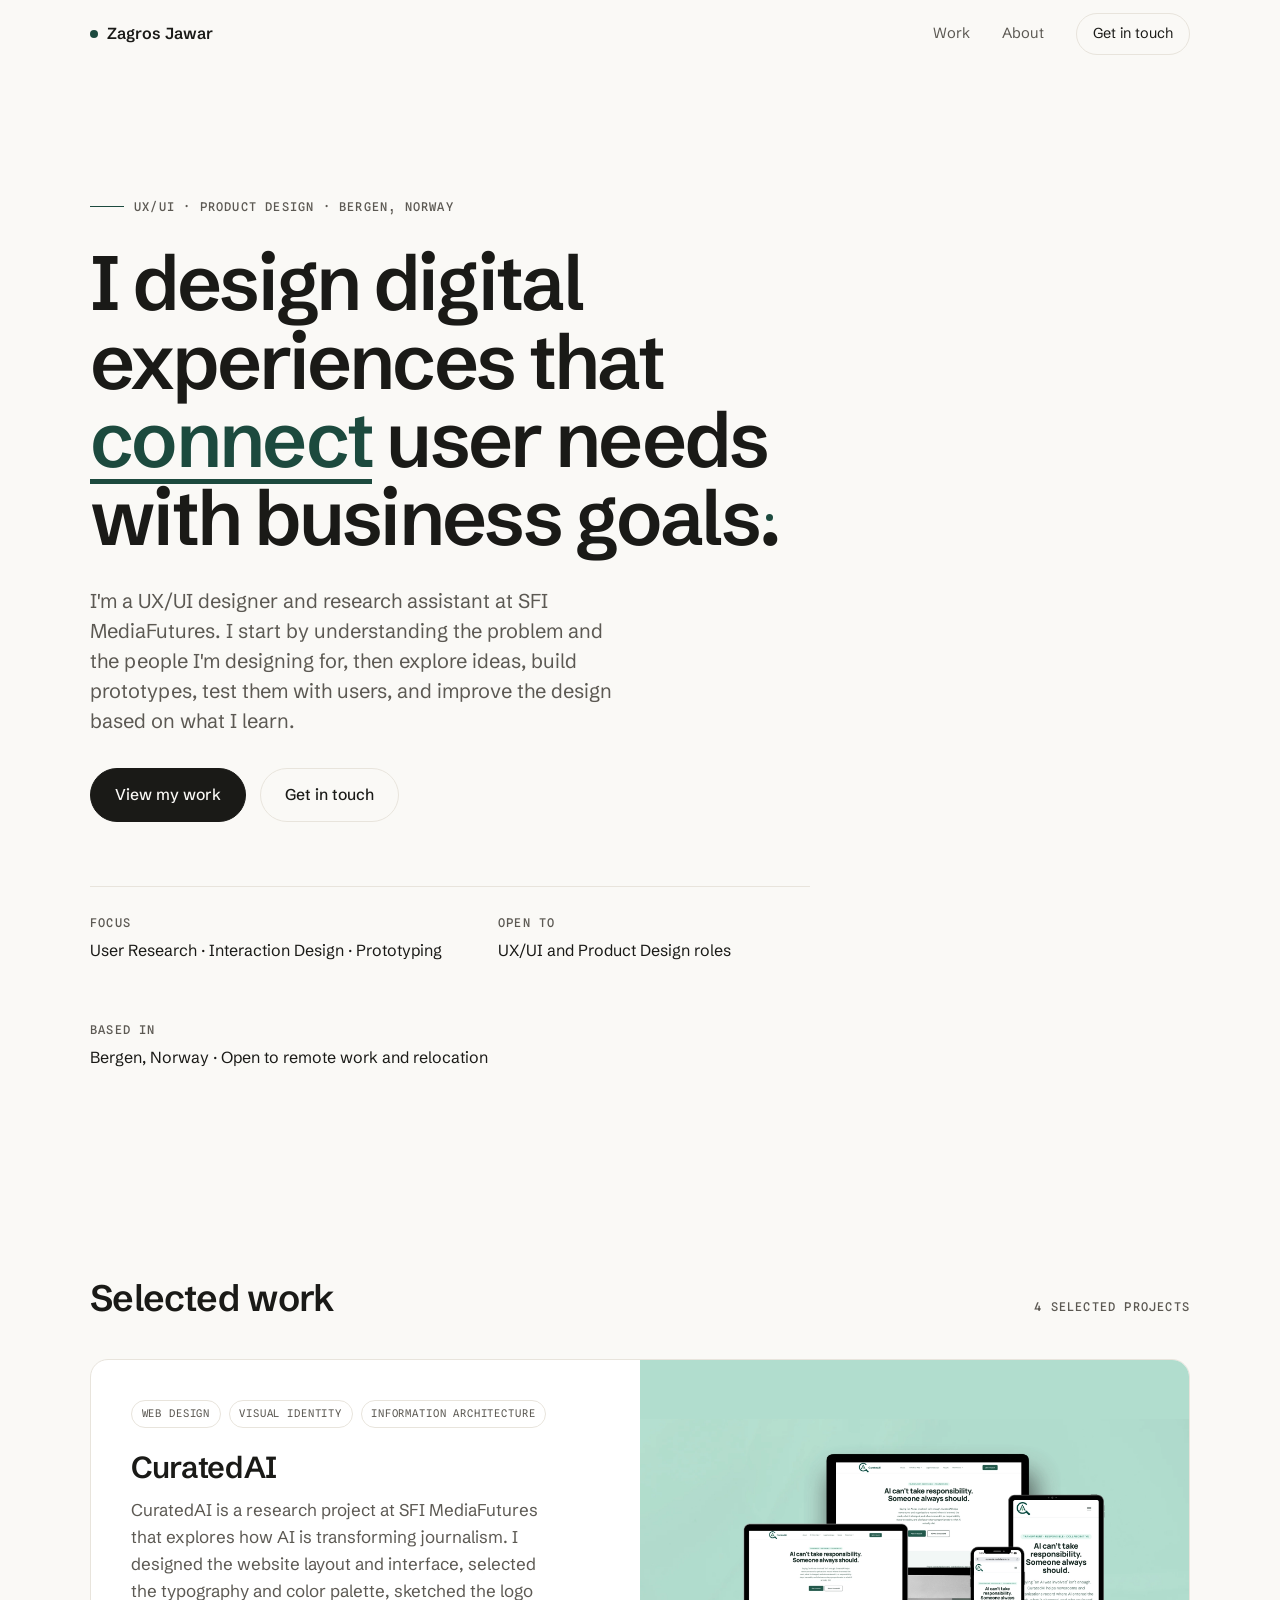
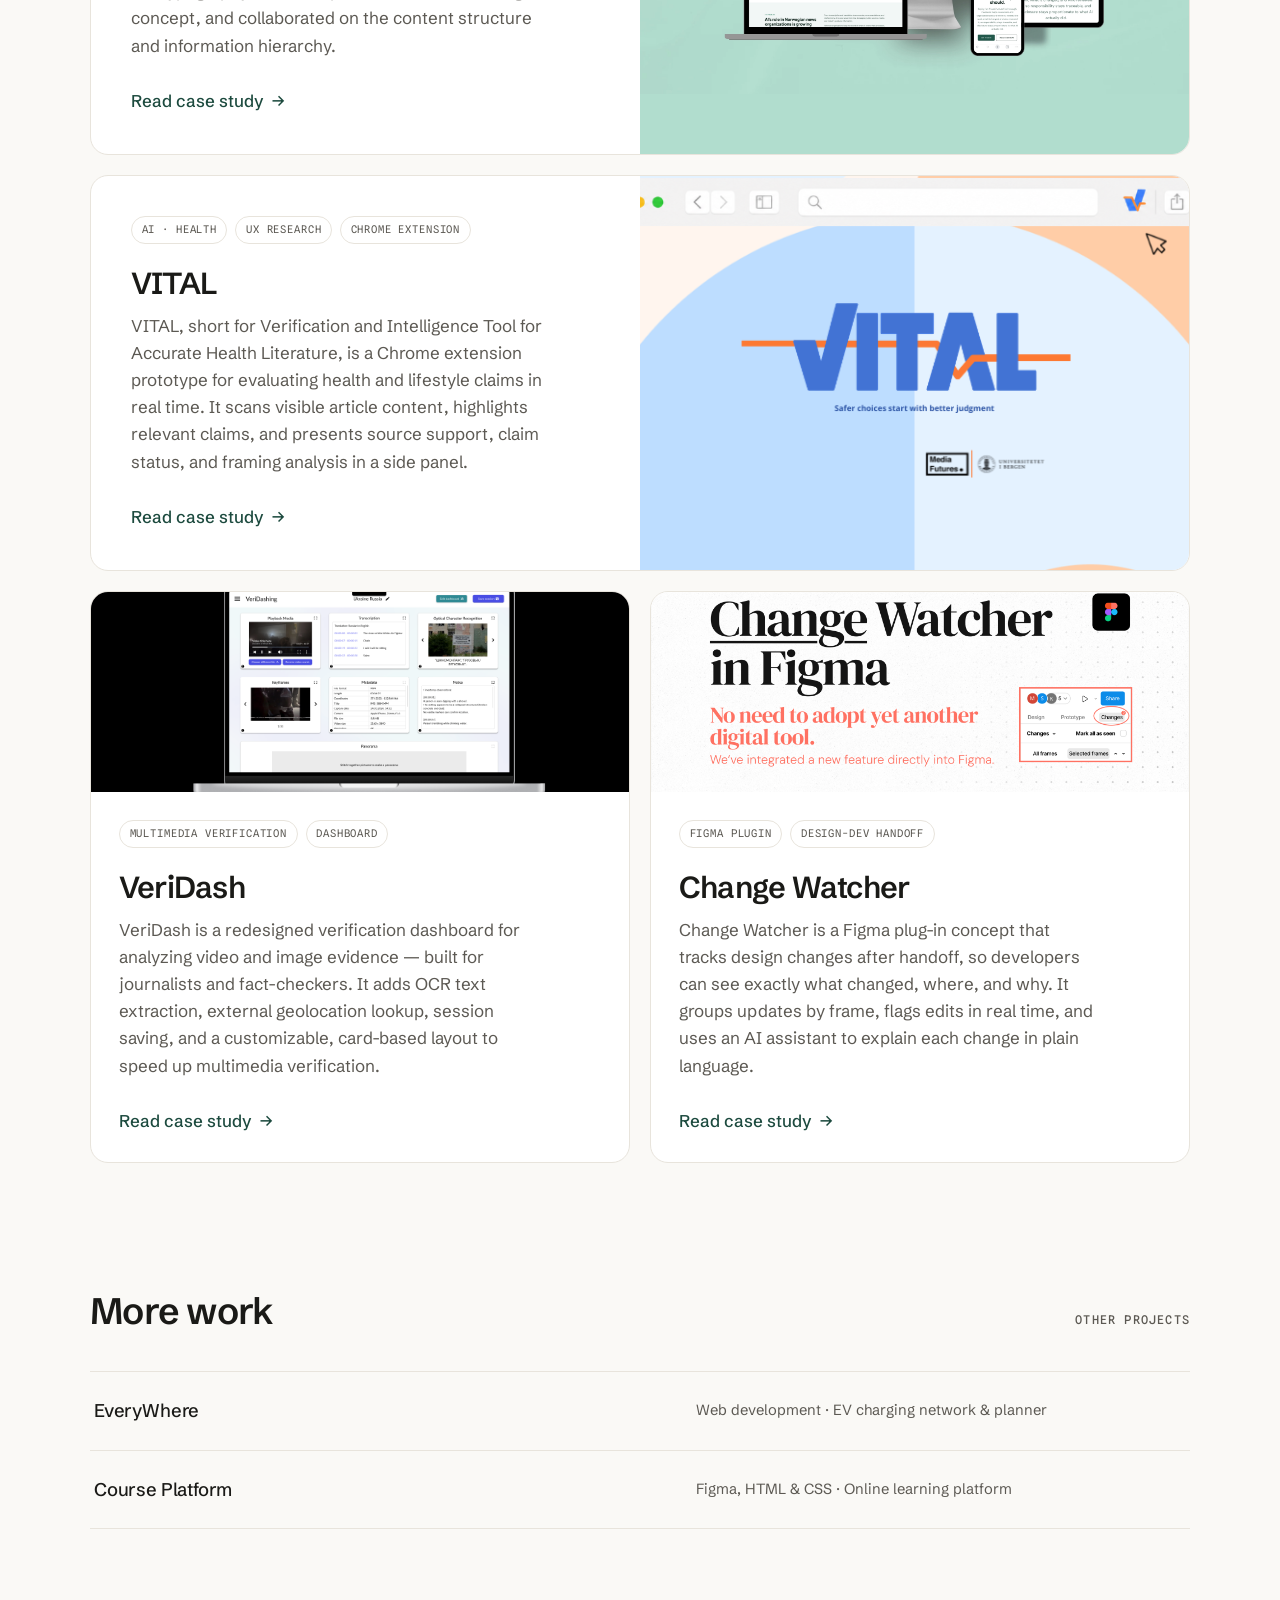
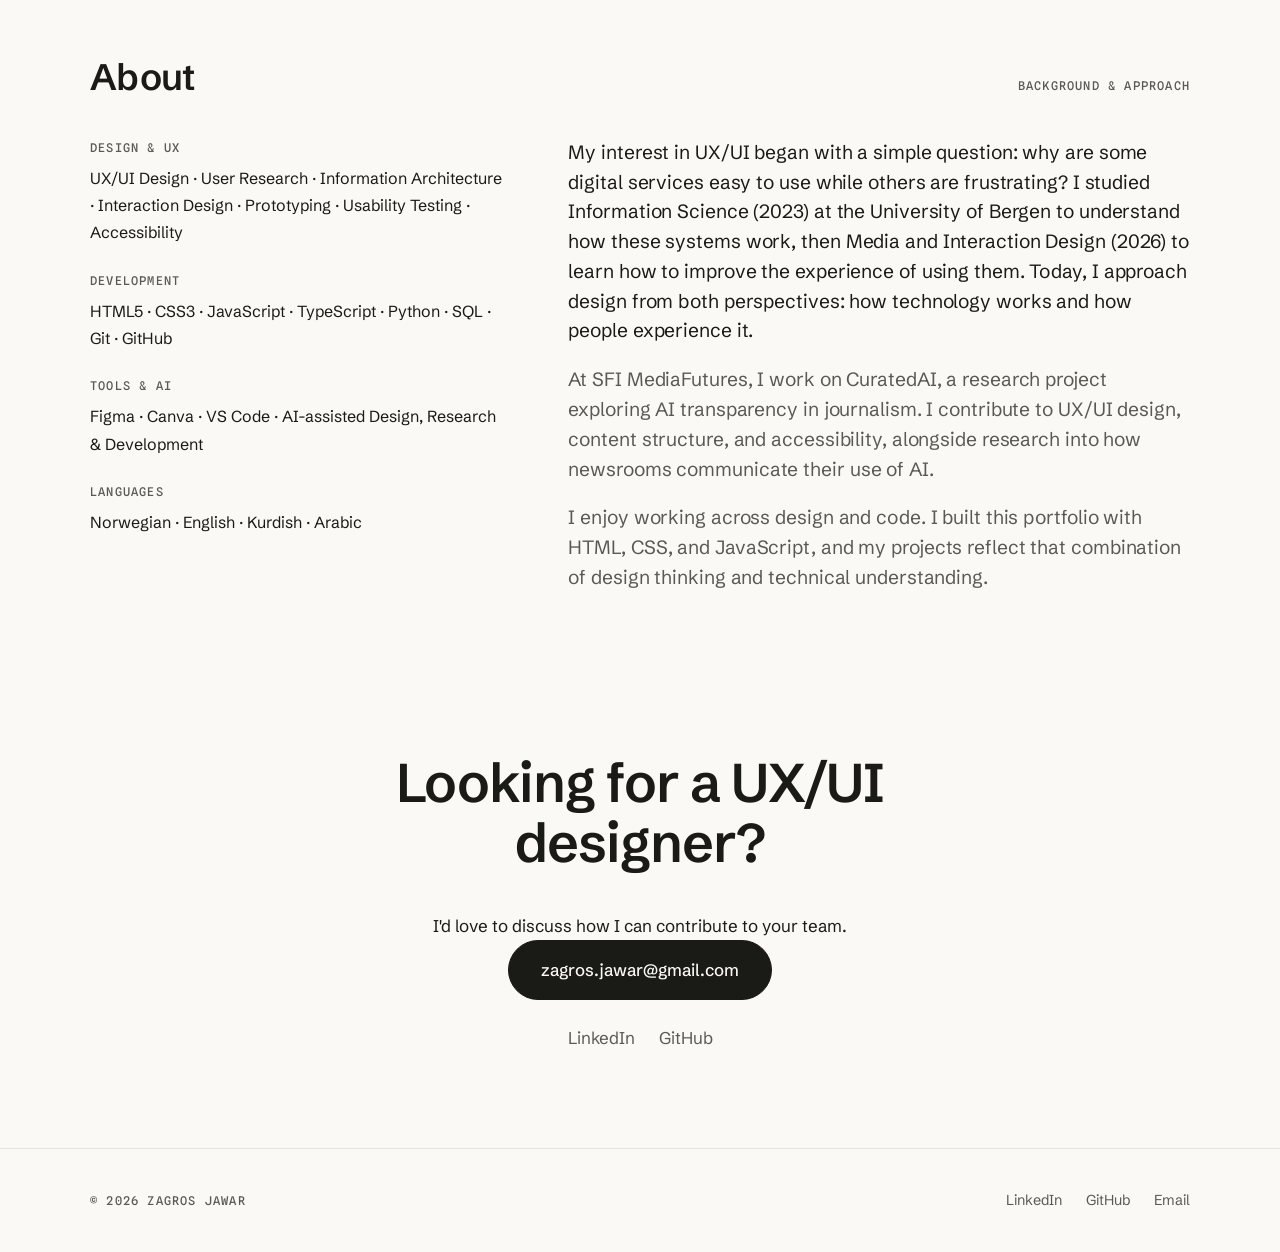
==== index.html @ 6187bb29 "Separate contact headline from supporting text" ====
<!doctype html>
<html lang="en">
<head>
<meta charset="utf-8" />
<meta name="viewport" content="width=device-width, initial-scale=1" />
<title>Zagros Jawar — UX/UI Designer &amp; Research Assistant</title>
<meta name="description" content="Zagros Jawar — UX/UI designer and research assistant in Bergen, Norway. Work spanning AI transparency, user research, and interaction design." />
<meta property="og:title" content="Zagros Jawar | UX/UI Designer & Developer">
<meta property="og:description" content="UX/UI designer and research assistant at SFI MediaFutures. I combine user research, interface design, and prototyping to make complex technology clear and useful."><meta property="og:image" content="https://zagrosjawar.com/assets/img/og-preview.png">
<meta property="og:url" content="https://zagrosjawar.com">

<link rel="preconnect" href="https://fonts.googleapis.com">
<link rel="preconnect" href="https://fonts.gstatic.com" crossorigin>
<link href="https://fonts.googleapis.com/css2?family=Schibsted+Grotesk:wght@400;500;600;700&family=Spline+Sans+Mono:wght@500&display=swap" rel="stylesheet">

<link rel="stylesheet" href="assets/css/tokens.css">
<link rel="stylesheet" href="assets/css/nav.css">
<link rel="stylesheet" href="assets/css/hero.css">
<link rel="stylesheet" href="assets/css/work.css">
<link rel="stylesheet" href="assets/css/more-work.css">
<link rel="stylesheet" href="assets/css/about.css">
<link rel="stylesheet" href="assets/css/contact.css">
</head>
<body>

<!-- ============================================================
     NAV
     ============================================================ -->
<nav class="nav" id="site-nav">
  <div class="nav-inner">
    <a href="#home" class="brand">
      <span class="brand-dot"></span>
      Zagros Jawar
    </a>

    <div class="nav-links">
      <a href="#work" class="nav-link">Work</a>
      <a href="#about" class="nav-link">About</a>
      <a href="#contact" class="nav-cta">Get in touch</a>
    </div>

    <button class="nav-menu-btn" id="nav-menu-btn">MENU</button>
  </div>

  <div class="nav-mobile-panel">
    <a href="#work" class="h3">Work</a>
    <a href="#about" class="h3">About</a>
    <a href="#contact" class="btn btn-ghost" style="width:fit-content;">Get in touch</a>
  </div>
</nav>

<!-- ============================================================
     HERO
     ============================================================ -->
<section class="hero" id="home">
  <div class="particle-field" id="hero-field"></div>

  <div class="wrap">
    <div class="hero-container">

      <div class="hero-eyebrow">
        <span class="line"></span>
        <span class="mono-label">UX/UI · PRODUCT DESIGN · BERGEN, NORWAY</span>
      </div>

     <h1 class="h1 hero-h1" id="hero-h1">
       I design digital experiences that
       <span class="mark">connect<span class="underline"></span></span>
       user needs with business goals<span class="period" id="hero-period">.</span>
     </h1>

      <p class="body-large hero-sub">
          I'm a UX/UI designer and research assistant at SFI MediaFutures. I start by understanding the problem and the people I'm designing for, then explore ideas, build prototypes, test them with users, and improve the design based on what I learn.
      </p>
      <div class="hero-actions">
        <a href="#work" class="btn btn-primary">View my work</a>
        <a href="#contact" class="btn btn-ghost">Get in touch</a>
      </div>

      <div class="hero-meta">
        <div class="hero-meta-item">
          <span class="mono-label">FOCUS</span>
          <span class="v">User Research · Interaction Design · Prototyping</span>
        </div>
        <div class="hero-meta-item">
          <span class="mono-label">OPEN TO</span>
          <span class="v"><a href="https://www4.uib.no/finn-ansatte/zagros-jawar.jawar">UX/UI and Product Design roles</a></span>
        </div>
        <div class="hero-meta-item">
          <span class="mono-label">BASED IN</span>
          <span class="v">Bergen, Norway · Open to remote work and relocation</span>
        </div>
      </div>

    </div>
  </div>
</section>

<!-- ============================================================
     WORK
     ============================================================ -->
<section class="section" id="work">
  <div class="wrap">

    <div class="sec-head">
      <h2 class="h2">Selected work</h2>
      <span class="mono-label">4 SELECTED PROJECTS</span>
    </div>

    <div class="work-grid">
      <a href="work/curatedai.html" class="case-card case-featured">
        <div class="case-body">
          <div class="case-tags">
            <span class="tag">Web Design</span>
            <span class="tag">Visual Identity</span>
            <span class="tag">Information Architecture</span>
          </div>
          <h3 class="h3 case-title">CuratedAI</h3>
          <p class="case-desc">
            CuratedAI is a research project at SFI MediaFutures that explores how AI is transforming journalism. I designed the website layout and interface, selected the typography and color palette, sketched the logo concept, and collaborated on the content structure and information hierarchy.
          </p>
          <span class="case-link">Read case study <span class="arrow">→</span></span>
        </div>
        <div class="case-visual" id="curatedai-visual" role="img" aria-label="CuratedAI website homepage"></div>
      </a>
      <a href="work/vital.html" class="case-card case-featured">
        <div class="case-body">
          <div class="case-tags">
            <span class="tag">AI · Health</span>
            <span class="tag">UX Research</span>
            <span class="tag">Chrome Extension</span>
          </div>
          <h3 class="h3 case-title">VITAL</h3>
          <p class="case-desc">
            VITAL, short for Verification and Intelligence Tool for Accurate Health Literature, is a Chrome extension prototype for evaluating health and lifestyle claims in real time. It scans visible article content, highlights relevant claims, and presents source support, claim status, and framing analysis in a side panel.
          </p>
          <span class="case-link">Read case study <span class="arrow">→</span></span>
        </div>
        <div class="case-visual" id="vital-visual"></div>
      </a>
    </div>

    <div class="work-grid-2">
      <a href="work/veridash.html" class="case-card case-sm">
        <div class="case-visual sm" id="veridash-visual"></div>
        <div class="case-body">
          <div class="case-tags">
            <span class="tag">Multimedia Verification</span>
            <span class="tag">Dashboard</span>
          </div>
          <h3 class="h3 case-title">VeriDash</h3>
          <p class="case-desc">
            VeriDash is a redesigned verification dashboard for analyzing video and image evidence — built for journalists and fact-checkers. It adds OCR text extraction, external geolocation lookup, session saving, and a customizable, card-based layout to speed up multimedia verification.
          </p>
          <span class="case-link">Read case study <span class="arrow">→</span></span>
        </div>
      </a>

      <a href="work/change-watcher.html" class="case-card case-sm">
        <div class="case-visual sm" id="changewatcher-visual"></div>
        <div class="case-body">
          <div class="case-tags">
            <span class="tag">Figma Plugin</span>
            <span class="tag">Design-Dev Handoff</span>
          </div>
          <h3 class="h3 case-title">Change Watcher</h3>
          <p class="case-desc">
            Change Watcher is a Figma plug-in concept that tracks design changes after handoff, so developers can see exactly what changed, where, and why. It groups updates by frame, flags edits in real time, and uses an AI assistant to explain each change in plain language.
          </p>
          <span class="case-link">Read case study <span class="arrow">→</span></span>
        </div>
      </a>
    </div>

  </div>
</section>

<!-- ============================================================
     MORE WORK
     ============================================================ -->
<section class="section">
  <div class="wrap">

    <div class="sec-head">
      <h2 class="h2">More work</h2>
      <span class="mono-label">OTHER PROJECTS</span>
    </div>

    <div class="index-list">
      <a href="work/everywhere.html" class="index-row">
        <span class="it">EveryWhere</span>
        <span class="id">Web development · EV charging network &amp; planner</span>
        <span class="ia">View →</span>
      </a>
      <a href="work/course-platform.html" class="index-row">
        <span class="it">Course Platform</span>
        <span class="id">Figma, HTML &amp; CSS · Online learning platform</span>
        <span class="ia">View →</span>
      </a>
    </div>

  </div>
</section>

<!-- ============================================================
     ABOUT
     ============================================================ -->
<section class="section" id="about">
  <div class="wrap">

    <div class="sec-head">
      <h2 class="h2">About</h2>
      <span class="mono-label">BACKGROUND &amp; APPROACH</span>
    </div>

    <div class="about-body">


     <div class="about-skills">
       <div class="skill-group">
         <span class="mono-label">DESIGN & UX</span>
         <p>UX/UI Design · User Research · Information Architecture · Interaction Design · Prototyping · Usability Testing · Accessibility</p>
       </div>
     
       <div class="skill-group">
         <span class="mono-label">DEVELOPMENT</span>
         <p>HTML5 · CSS3 · JavaScript · TypeScript · Python · SQL · Git · GitHub</p>
       </div>
     
       <div class="skill-group">
         <span class="mono-label">TOOLS & AI</span>
         <p>Figma · Canva · VS Code · AI-assisted Design, Research & Development</p>
       </div>
     
       <div class="skill-group">
         <span class="mono-label">LANGUAGES</span>
         <p>Norwegian · English · Kurdish · Arabic</p>
       </div>
     </div>


      
     <div class="about-bio">
       <p>
         My interest in UX/UI began with a simple question: why are some
         digital services easy to use while others are frustrating?
         I studied Information Science (2023) at the University of Bergen
         to understand how these systems work, then Media and Interaction
         Design (2026) to learn how to improve the experience of using
         them. Today, I approach design from both perspectives: how
         technology works and how people experience it.
       </p>
     
       <p>
         At SFI MediaFutures, I work on CuratedAI, a research project
         exploring AI transparency in journalism. I contribute to
         UX/UI design, content structure, and accessibility, alongside
         research into how newsrooms communicate their use of AI.
       </p>
     
       <p>
         I enjoy working across design and code. I built this portfolio
         with HTML, CSS, and JavaScript, and my projects reflect that
         combination of design thinking and technical understanding.
       </p>
     </div>


    </div>

  </div>
</section>

<!-- ============================================================
     CONTACT + FOOTER
     ============================================================ -->
<section class="contact wrap" id="contact">
  <h2 class="h2 contact-heading">Looking for a UX/UI designer?</h2>
  <p class="contact-description">I'd love to discuss how I can contribute to your team.</p>

  <div class="contact-actions">
    <a href="mailto:zagros.jawar@gmail.com" class="btn btn-primary">zagros.jawar@gmail.com</a>
  </div>

  <div class="contact-social">
    <a href="https://www.linkedin.com/in/zagrosjawar/" target="_blank" rel="noopener">LinkedIn</a>
    <a href="https://github.com/zagrosjawar" target="_blank" rel="noopener">GitHub</a>
  </div>
</section>

<footer>
  <div class="wrap foot-inner">
    <span class="mono-label">© 2026 ZAGROS JAWAR</span>
    <div class="foot-links">
      <a href="https://www.linkedin.com/in/zagrosjawar/" target="_blank" rel="noopener">LinkedIn</a>
      <a href="https://github.com/zagrosjawar" target="_blank" rel="noopener">GitHub</a>
      <a href="mailto:zagros.jawar@gmail.com">Email</a>
    </div>
  </div>
</footer>

<script src="assets/js/nav.js"></script>
<script src="assets/js/hero.js"></script>
</body>
</html>
---- assets/css/tokens.css ----
/* ============================================================
   ZAGROS JAWAR — PORTFOLIO
   tokens.css — design tokens (colors, type, spacing)
   Single source of truth. Change a value here, it updates everywhere.
   ============================================================ */

:root{
  /* ---- Colors: Base ---- */
  --bg-base:      #FAF9F6;
  --bg-surface:   #FFFFFF;
  --text-ink:     #1A1A17;
  --text-muted:   #5C5953;
  --brand-accent: #1C4A3E;
  --brand-accent-hover: #16382F;
  --brand-tint:   #E9EFEA;
  --border-hairline: #E8E4DC;

  /* ---- Colors: Functional accents (fills/graphics only, never text) ---- */
  --accent-sage:  #589167;
  --accent-clay:  #CE724F;
  --accent-amber: #F5C26F;
  --accent-blue:  #2CAAD7;

  /* ---- Fonts ---- */
  --font-display: 'Schibsted Grotesk', -apple-system, BlinkMacSystemFont, sans-serif;
  --font-mono:    'Spline Sans Mono', ui-monospace, SFMono-Regular, Menlo, monospace;

  /* ---- Easing ---- */
  --ease: cubic-bezier(0.16, 1, 0.3, 1);

  /* ---- Layout ---- */
  --maxw: 1180px;
  --radius: 18px;
}

*{ box-sizing:border-box; margin:0; padding:0; }
html{ scroll-behavior:smooth; }
@media (prefers-reduced-motion: reduce){ html{ scroll-behavior:auto; } }

body{
  background:var(--bg-base);
  color:var(--text-ink);
  font-family:var(--font-display);
  font-size:17px;
  line-height:1.6;
  -webkit-font-smoothing:antialiased;
}

a{ color:inherit; text-decoration:none; }
img{ max-width:100%; display:block; }
::selection{ background:var(--brand-tint); color:var(--brand-accent); }
:focus-visible{ outline:2px solid var(--brand-accent); outline-offset:3px; border-radius:4px; }

.wrap{
  max-width:var(--maxw);
  margin:0 auto;
  padding-left:40px;
  padding-right:40px;
}
@media (max-width:900px){ .wrap{ padding-left:32px; padding-right:32px; } }
@media (max-width:640px){ .wrap{ padding-left:24px; padding-right:24px; } }

/* ---- Type styles (utility classes matching the locked type ladder) ---- */
.mono-label{
  font-family:var(--font-mono);
  font-size:12px;
  font-weight:500;
  letter-spacing:.1em;
  text-transform:uppercase;
  color:var(--text-muted);
}

h1, .h1{
  font-family:var(--font-display);
  font-weight:600;
  font-size:clamp(2.5rem, 6vw, 5.5rem);
  line-height:1.02;
  letter-spacing:-.035em;
  color:var(--text-ink);
}
h2, .h2{
  font-family:var(--font-display);
  font-weight:600;
  font-size:clamp(1.7rem, 3vw, 2.3rem);
  line-height:1.1;
  letter-spacing:-.02em;
  color:var(--text-ink);
}
h3, .h3{
  font-family:var(--font-display);
  font-weight:600;
  font-size:clamp(1.4rem, 2.4vw, 1.9rem);
  line-height:1.05;
  letter-spacing:-.025em;
  color:var(--text-ink);
}
h4, .h4{
  font-family:var(--font-display);
  font-weight:600;
  font-size:1.4rem;
  line-height:1.15;
  letter-spacing:-.015em;
  color:var(--text-ink);
}
p, .body{
  font-family:var(--font-display);
  font-weight:400;
  font-size:17px;
  line-height:1.6;
  color:var(--text-ink);
}
.body-large{
  font-family:var(--font-display);
  font-weight:400;
  font-size:clamp(1.1rem, 1.8vw, 1.25rem);
  line-height:1.5;
  color:var(--text-muted);
}
blockquote{
  font-family:var(--font-display);
  font-weight:500;
  font-size:1.5rem;
  line-height:1.35;
  letter-spacing:-.015em;
  color:var(--text-ink);
  border-left:3px solid var(--brand-accent);
  padding-left:1.4rem;
  margin:2rem 0;
}

/* ---- Links (inline, in body copy) ---- */
.prose a{
  color:var(--brand-accent);
  text-decoration:underline;
  transition:color .2s ease;
}
.prose a:hover{ color:var(--brand-accent-hover); }

/* ---- Buttons ---- */
.btn{
  font-family:var(--font-display);
  font-size:.98rem;
  font-weight:500;
  cursor:pointer;
  border-radius:999px;
  padding:.85rem 1.5rem;
  display:inline-block;
  transition:transform .2s ease, background .2s ease, border-color .2s ease, color .2s ease;
  border:1px solid var(--text-ink);
}
.btn-primary{ background:var(--text-ink); color:var(--bg-base); }
.btn-primary:hover{ background:var(--brand-accent); border-color:var(--brand-accent); }
.btn-ghost{ background:transparent; color:var(--text-ink); border-color:var(--border-hairline); }
.btn-ghost:hover{ border-color:var(--text-ink); }

/* ---- Tags ---- */
.tag{
  font-family:var(--font-mono);
  font-size:.66rem;
  letter-spacing:.08em;
  text-transform:uppercase;
  color:var(--text-muted);
  border:1px solid var(--border-hairline);
  padding:.28rem .6rem;
  border-radius:999px;
}
---- assets/css/nav.css ----
/* ============================================================
   nav.css — sticky navigation: logo, links, mobile menu, scroll hairline
   ============================================================ */

.nav{
  position:sticky; top:0; z-index:50;
  background:var(--bg-base);
  border-bottom:1px solid transparent;
  transition:border-color .3s ease, background .3s ease;
}
.nav.scrolled{
  border-bottom-color:var(--border-hairline);
  background:color-mix(in srgb, var(--bg-base) 90%, transparent);
  backdrop-filter:blur(10px);
  -webkit-backdrop-filter:blur(10px);
}

.nav-inner{
  display:flex; align-items:center; justify-content:space-between;
  height:68px;
  max-width:var(--maxw); margin:0 auto;
  padding-left:40px; padding-right:40px;
}
@media (max-width:900px){ .nav-inner{ padding-left:32px; padding-right:32px; } }
@media (max-width:640px){ .nav-inner{ padding-left:24px; padding-right:24px; } }

.brand{
  display:flex; align-items:center; gap:9px;
  font-weight:600; font-size:1rem; color:var(--text-ink);
  background:none; border:none; cursor:pointer; font-family:inherit;
}
.brand-dot{
  width:8px; height:8px; border-radius:50%;
  background:var(--brand-accent);
  position:relative;
}
.brand-dot::after{
  content:'';
  position:absolute; inset:0; border-radius:50%;
  border:1.5px solid var(--brand-accent);
  opacity:0;
}
.brand-dot.echo-pulse::after{
  animation: navEcho .8s var(--ease) forwards;
}
@keyframes navEcho{
  0%{ opacity:.9; transform:scale(1); }
  100%{ opacity:0; transform:scale(3.5); }
}

.nav-links{ display:flex; align-items:center; gap:32px; }
.nav-link{
  font-size:.92rem; color:var(--text-muted);
  transition:color .2s ease;
}
.nav-link:hover{ color:var(--text-ink); }

.nav-cta{
  font-size:.9rem; color:var(--text-ink);
  border:1px solid var(--border-hairline);
  padding:.5rem 1rem; border-radius:999px;
  transition:border-color .2s ease, background .2s ease, color .2s ease;
}
.nav-cta:hover{ border-color:var(--text-ink); background:var(--text-ink); color:var(--bg-base); }

/* ---- Mobile menu button ---- */
.nav-menu-btn{
  display:none;
  font-family:var(--font-mono); font-size:12px; letter-spacing:.1em; text-transform:uppercase;
  color:var(--text-ink); background:none; border:none; cursor:pointer;
}

/* ---- Mobile dropdown panel ---- */
.nav-mobile-panel{
  display:none;
  flex-direction:column;
  gap:24px;
  padding:24px 24px 40px;
  border-top:1px solid var(--border-hairline);
}
.nav-mobile-panel a.h3{ color:var(--text-ink); }

@media (max-width:640px){
  .nav-links:not(.nav-mobile-panel){ display:none; }
  .nav-menu-btn{ display:block; }
  .nav.open .nav-mobile-panel{ display:flex; }
}
---- assets/css/hero.css ----
/* ============================================================
   hero.css — hero layout + "Clarity from Chaos" animation
   ============================================================ */

.hero{
  background:var(--bg-base);
  padding-top:128px;
  padding-bottom:96px;
  position:relative;
  overflow:hidden;
}
@media (max-width:900px){ .hero{ padding-top:96px; padding-bottom:64px; } }
@media (max-width:640px){ .hero{ padding-top:64px; padding-bottom:48px; } }

.hero-container{
  position:relative;
  max-width:720px;
}

.hero-eyebrow{
  display:flex; align-items:center; gap:10px;
  margin-bottom:28px;
  opacity:0;
  animation:heroFadeUp .6s var(--ease) 2.35s forwards;
}
.hero-eyebrow .line{ width:34px; height:1px; background:var(--brand-accent); }

.hero-h1{
  margin-bottom:28px;
  filter:blur(14px); opacity:0;
  animation:heroSharpen 1.3s var(--ease) .15s forwards;
}
.hero-h1 .mark{
  position:relative; color:var(--brand-accent); display:inline-block;
}
.hero-h1 .mark .underline{
  position:absolute; left:0; bottom:-.06em; height:.06em; width:100%;
  background:var(--brand-accent);
  transform-origin:left center; transform:scaleX(0);
  animation:heroDrawUnderline .55s var(--ease) 2.1s forwards;
}
.hero-h1 .period{
  position:relative; opacity:0;
  animation:heroPeriodPop .3s var(--ease) 2s forwards;
}

.hero-sub{
  max-width:540px; margin-bottom:32px;
  opacity:0;
  animation:heroFadeUp .6s var(--ease) 2.5s forwards;
}

.hero-actions{
  display:flex; gap:14px; flex-wrap:wrap;
  margin-bottom:64px;
  opacity:0;
  animation:heroFadeUp .6s var(--ease) 2.65s forwards;
}

.hero-meta{
  display:flex; gap:56px; flex-wrap:wrap;
  border-top:1px solid var(--border-hairline);
  padding-top:26px;
  opacity:0;
  animation:heroFadeUp .6s var(--ease) 2.8s forwards;
}
.hero-meta-item{ display:flex; flex-direction:column; gap:6px; }
.hero-meta-item .v{ font-size:1rem; color:var(--text-ink); }

@media (max-width:640px){
  .hero-meta{ flex-direction:column; gap:20px; }
}

@keyframes heroSharpen{ to{ filter:blur(0px); opacity:1; } }
@keyframes heroFadeUp{ from{ opacity:0; transform:translateY(10px); } to{ opacity:1; transform:translateY(0); } }
@keyframes heroDrawUnderline{ to{ transform:scaleX(1); } }
@keyframes heroPeriodPop{ from{ opacity:0; } to{ opacity:1; } }

/* ---- Particle field ---- */
.particle-field{
  position:absolute; inset:0;
  pointer-events:none; z-index:1; overflow:hidden;
}
.particle-field .p{
  position:absolute; border-radius:50%;
  width:var(--sz); height:var(--sz);
  top:var(--sy); left:var(--sx);
  background:var(--pc);
  filter:blur(3px); opacity:.55;
  will-change:transform, opacity, filter;
  animation: chaosToOrder 2s var(--ease) var(--pd) forwards;
}
@keyframes chaosToOrder{
  0%{ transform: translate(0,0) scale(1); opacity:.5; filter:blur(3px); }
  18%{ transform: translate(var(--jx), var(--jy)) scale(1); opacity:.65; filter:blur(2px); }
  50%{ transform: translate(var(--gx), var(--gy)) scale(.7); opacity:.95; filter:blur(0px); }
  62%{ transform: translate(var(--gx), var(--gy)) scale(.7); opacity:.95; filter:blur(0px); }
  100%{ transform: translate(var(--tx), var(--ty)) scale(.12); opacity:0; filter:blur(0px); }
}
.particle-field .resolve-dot{
  position:absolute; width:7px; height:7px; border-radius:50%;
  background:var(--brand-accent);
  left:var(--dotx); top:var(--doty); opacity:0; transform:scale(0);
  animation: popIn .5s var(--ease) 2s forwards; z-index:2;
}
@keyframes popIn{ 0%{opacity:0;transform:scale(0)} 55%{opacity:1;transform:scale(1.7)} 100%{opacity:1;transform:scale(1)} }
.particle-field .resolve-ring{
  position:absolute; width:7px; height:7px; border-radius:50%;
  border:1.5px solid var(--brand-accent);
  left:var(--dotx); top:var(--doty); opacity:0;
  animation: ringPulse .8s var(--ease) 2s forwards; z-index:2;
}
@keyframes ringPulse{ 0%{opacity:.9;transform:scale(1)} 100%{opacity:0;transform:scale(4.5)} }

/* ---- Reduced motion: everything appears instantly, no animation ---- */
@media (prefers-reduced-motion: reduce){
  .particle-field{ display:none; }
  .hero-h1{ filter:none !important; opacity:1 !important; animation:none !important; }
  .hero-h1 .mark .underline{ transform:scaleX(1) !important; animation:none !important; }
  .hero-h1 .period{ opacity:1 !important; animation:none !important; }
  .hero-eyebrow, .hero-sub, .hero-actions, .hero-meta{ opacity:1 !important; animation:none !important; }
}
---- assets/css/work.css ----
/* ============================================================
   work.css — Selected Work section: case cards
   ============================================================ */

.section{
  padding-top:112px;
  padding-bottom:16px;
}
@media (max-width:900px){ .section{ padding-top:88px; } }
@media (max-width:640px){ .section{ padding-top:64px; } }

.sec-head{
  display:flex; align-items:baseline; justify-content:space-between;
  gap:1rem; margin-bottom:40px;
}

.work-grid{ display:grid; gap:20px; }
.work-grid-2{ display:grid; grid-template-columns:1fr 1fr; gap:20px; margin-top:20px; }
@media (max-width:820px){ .work-grid-2{ grid-template-columns:1fr; } }

.case-card{
  display:block; width:100%; text-align:left;
  background:var(--bg-surface);
  border:1px solid var(--border-hairline);
  border-radius:var(--radius);
  overflow:hidden; cursor:pointer;
  transition:transform .3s var(--ease), box-shadow .3s var(--ease), border-color .3s var(--ease);
}
@media (prefers-reduced-motion: no-preference){
  .case-card:hover{
    transform:translateY(-4px);
    box-shadow:0 18px 40px -22px rgba(26,26,23,.28);
    border-color:#dcd7cd;
  }
}

/* ---- Featured card (VITAL): two columns ---- */
.case-featured{ display:grid; grid-template-columns:1fr 1fr; }
@media (max-width:820px){ .case-featured{ grid-template-columns:1fr; } }

.case-body{ padding:40px; display:flex; flex-direction:column; }
@media (max-width:640px){ .case-body{ padding:24px; } }

.case-tags{ display:flex; gap:8px; flex-wrap:wrap; margin-bottom:24px; }
.case-title{ margin-bottom:12px; }
.case-desc{ color:var(--text-muted); max-width:42ch; margin-bottom:auto; }
.case-link{
  display:flex; align-items:center; gap:8px;
  margin-top:28px; font-weight:500; color:var(--brand-accent);
}
.case-link .arrow{ transition:transform .3s var(--ease); }
.case-card:hover .case-link .arrow{ transform:translateX(5px); }

.case-visual{
  position:relative; min-height:300px;
  background-size:cover; background-position:center;
  background-color:#23564a; /* fallback while image loads */
}
.case-visual.sm{ min-height:200px; }

#vital-visual{ background-image:url('../img/vital-cover.png'); }
#veridash-visual{ background-image:url('../img/veridash-cover.png'); }
#changewatcher-visual{ background-image:url('../img/change-watcher-cover.png'); }

/* ---- Small cards ---- */
.case-sm .case-body{ padding:28px; }


#curatedai-visual{
  background-image:url('../img/work-curatedai-cover.webp');
  background-color:#b1ddce; /* matches mockup edge so the square image blends into the card */
  background-size:contain; background-repeat:no-repeat; background-position:center;
}
---- assets/css/more-work.css ----
/* ============================================================
   more-work.css — secondary project index (quiet, no images)
   ============================================================ */

.index-list{
  border-top:1px solid var(--border-hairline);
}

.index-row{
  display:grid;
  grid-template-columns:2.2fr 1.6fr auto;
  gap:16px; align-items:center;
  padding:24px 4px;
  border-bottom:1px solid var(--border-hairline);
  cursor:pointer;
  transition:padding .3s var(--ease), background .3s var(--ease);
}
@media (prefers-reduced-motion: no-preference){
  .index-row:hover{
    padding-left:16px; padding-right:16px;
    background:var(--bg-surface);
  }
}

.index-row .it{ font-size:1.15rem; font-weight:500; letter-spacing:-.01em; color:var(--text-ink); }
.index-row .id{ color:var(--text-muted); font-size:.92rem; }
.index-row .ia{
  color:var(--brand-accent); font-family:var(--font-mono); font-size:.7rem;
  letter-spacing:.08em; text-transform:uppercase;
  opacity:0; transition:opacity .3s var(--ease);
}
.index-row:hover .ia{ opacity:1; }

@media (max-width:640px){
  .index-row{ grid-template-columns:1fr; gap:4px; }
  .index-row .ia{ display:none; }
}
---- assets/css/about.css ----
/* ============================================================
   about.css — About section: Skills + Bio
   ============================================================ */

.about-body{
  display:grid;
  grid-template-columns:.8fr 1.2fr;
  gap:64px;
  align-items:start;
}
@media (max-width:820px){
  .about-body{ grid-template-columns:1fr; gap:40px; }
  .about-body .about-bio{ order:1; }
  .about-body .about-skills{ order:2; }
}

.about-skills{ display:flex; flex-direction:column; gap:24px; }
.skill-group .mono-label{ display:block; margin-bottom:8px; }
.skill-group p{ font-size:1rem; color:var(--text-ink); line-height:1.7; }

.about-bio p{
  font-size:clamp(1.05rem, 1.6vw, 1.2rem);
  line-height:1.55;
  letter-spacing:-.005em;
}
.about-bio p + p{ margin-top:1.2rem; color:var(--text-muted); }
---- assets/css/contact.css ----
/* ============================================================
   contact.css — Contact (centered) + Footer
   ============================================================ */

.contact{
  text-align:center;
  padding-top:144px;
  padding-bottom:96px;
}
@media (max-width:900px){ .contact{ padding-top:112px; } }
@media (max-width:640px){ .contact{ padding-top:80px; padding-bottom:64px; } }

.contact-heading{
  font-size:clamp(2rem, 5vw, 3.4rem);
  max-width:18ch;
  margin:0 auto 40px;
}

.contact-actions{
  display:flex; justify-content:center; align-items:center;
  gap:14px; flex-wrap:wrap;
  margin-bottom:24px;
}
.contact-actions .btn{ font-size:1.05rem; padding:1rem 2rem; }

.contact-social{
  display:flex; justify-content:center; gap:24px;
}
.contact-social a{ color:var(--text-muted); transition:color .2s ease; }
.contact-social a:hover{ color:var(--text-ink); }

footer{
  border-top:1px solid var(--border-hairline);
  padding:40px 0;
}
.foot-inner{
  display:flex; justify-content:space-between; align-items:center;
  gap:16px; flex-wrap:wrap;
}
.foot-links{ display:flex; gap:24px; }
.foot-links a{ font-size:.9rem; color:var(--text-muted); transition:color .2s ease; }
.foot-links a:hover{ color:var(--text-ink); }

@media (max-width:640px){
  .foot-inner{ flex-direction:column; align-items:flex-start; gap:16px; }
}
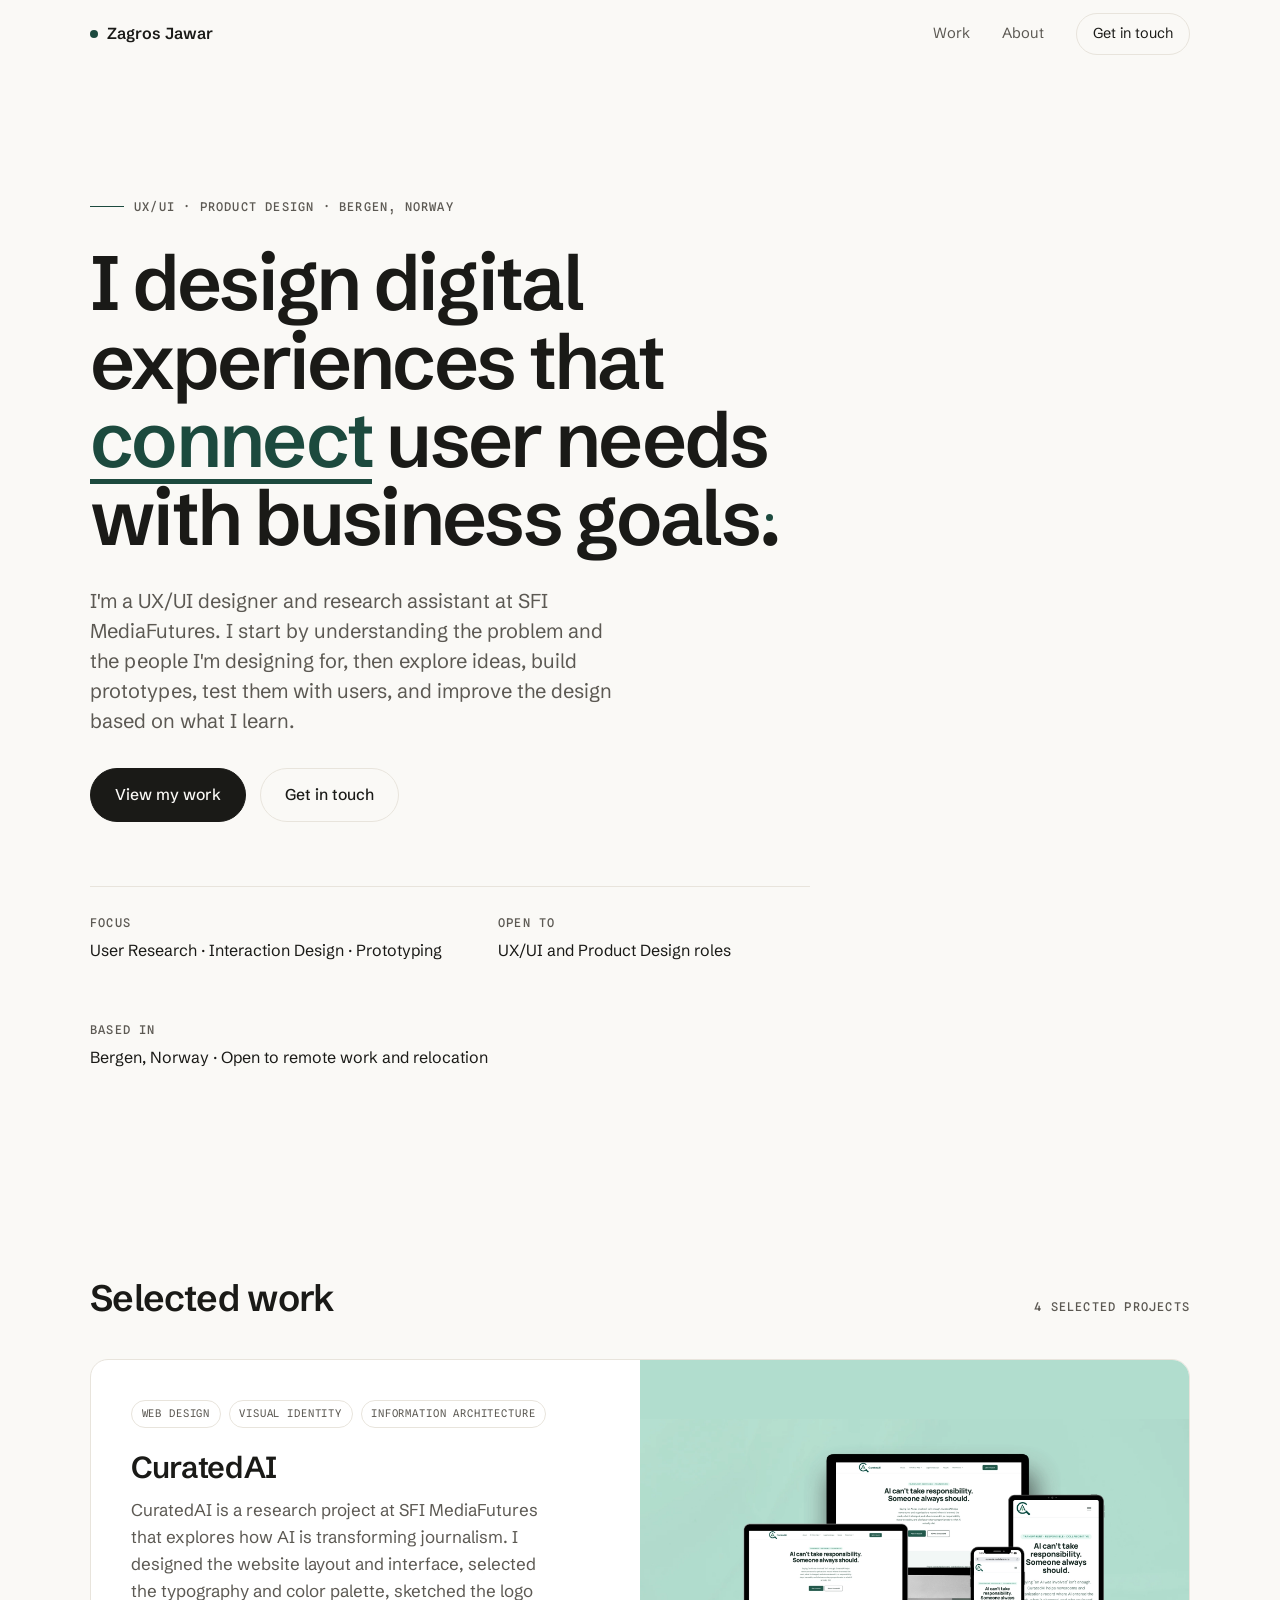
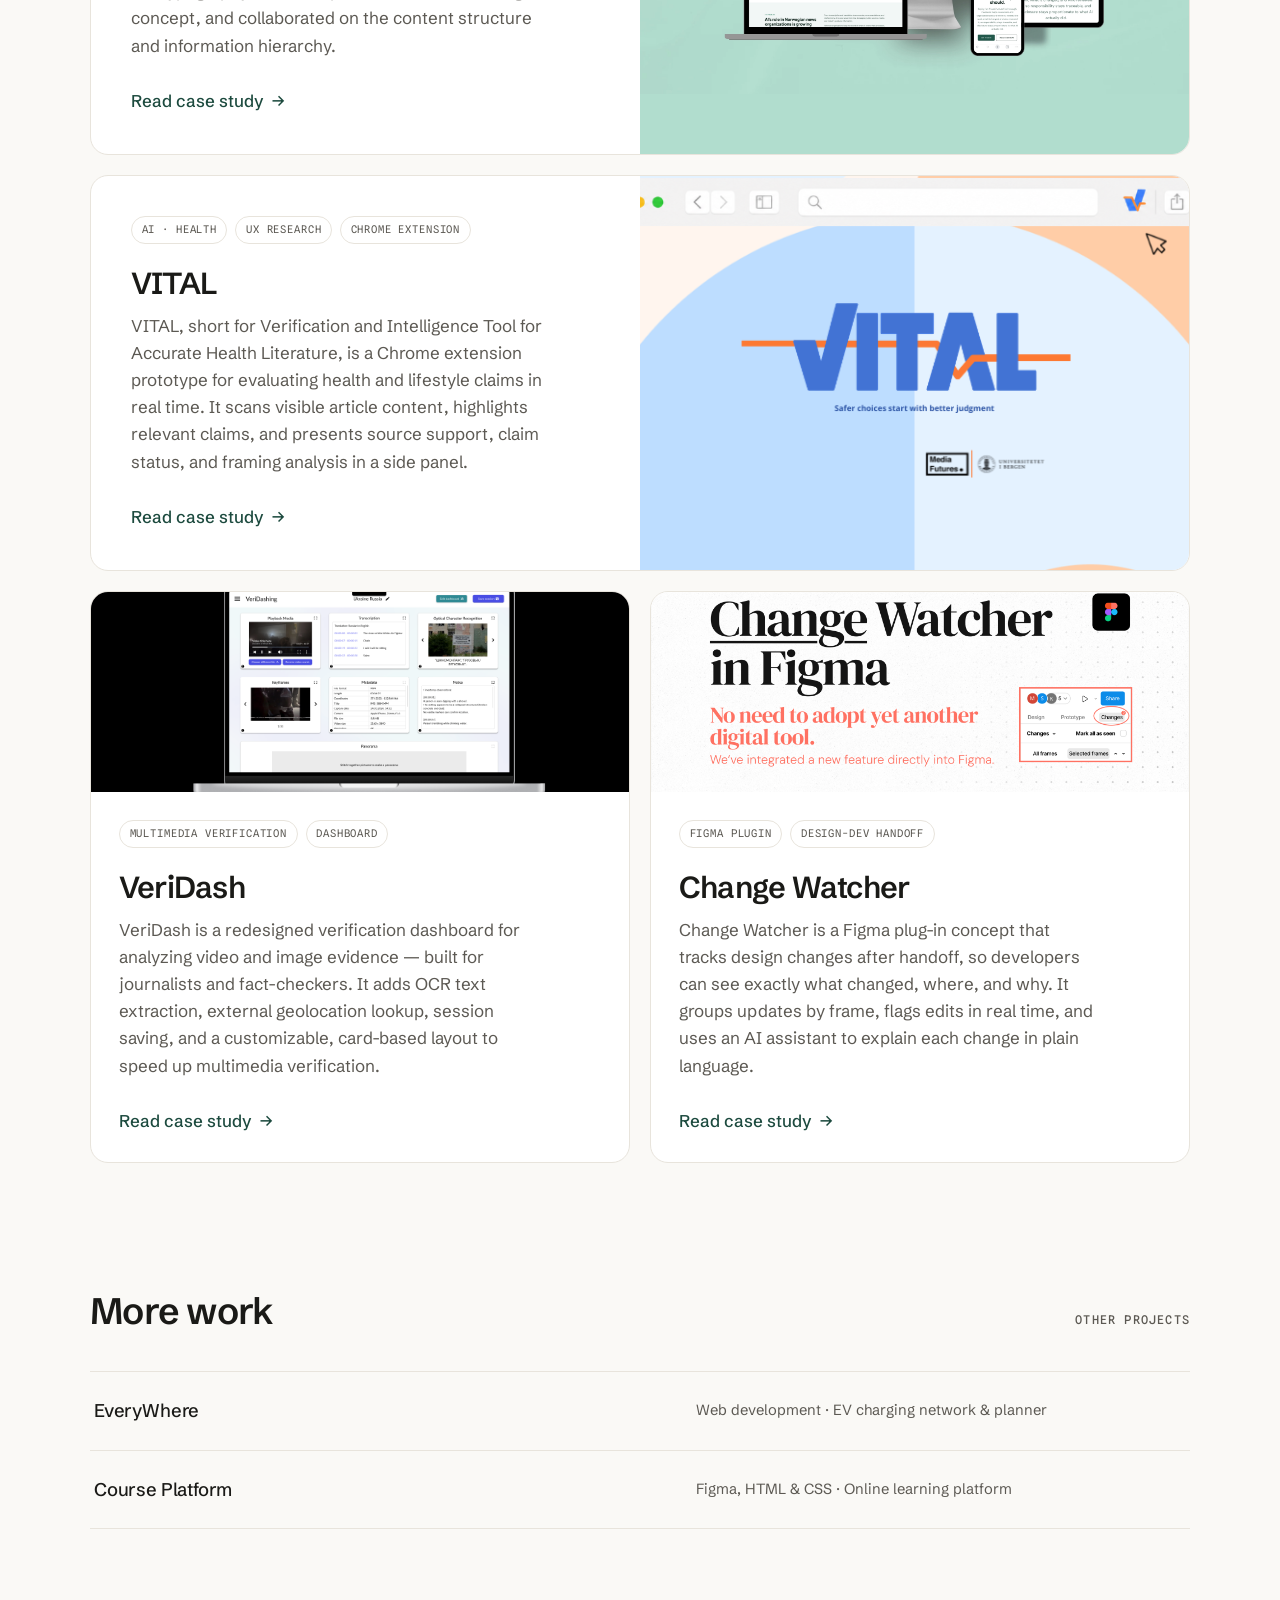
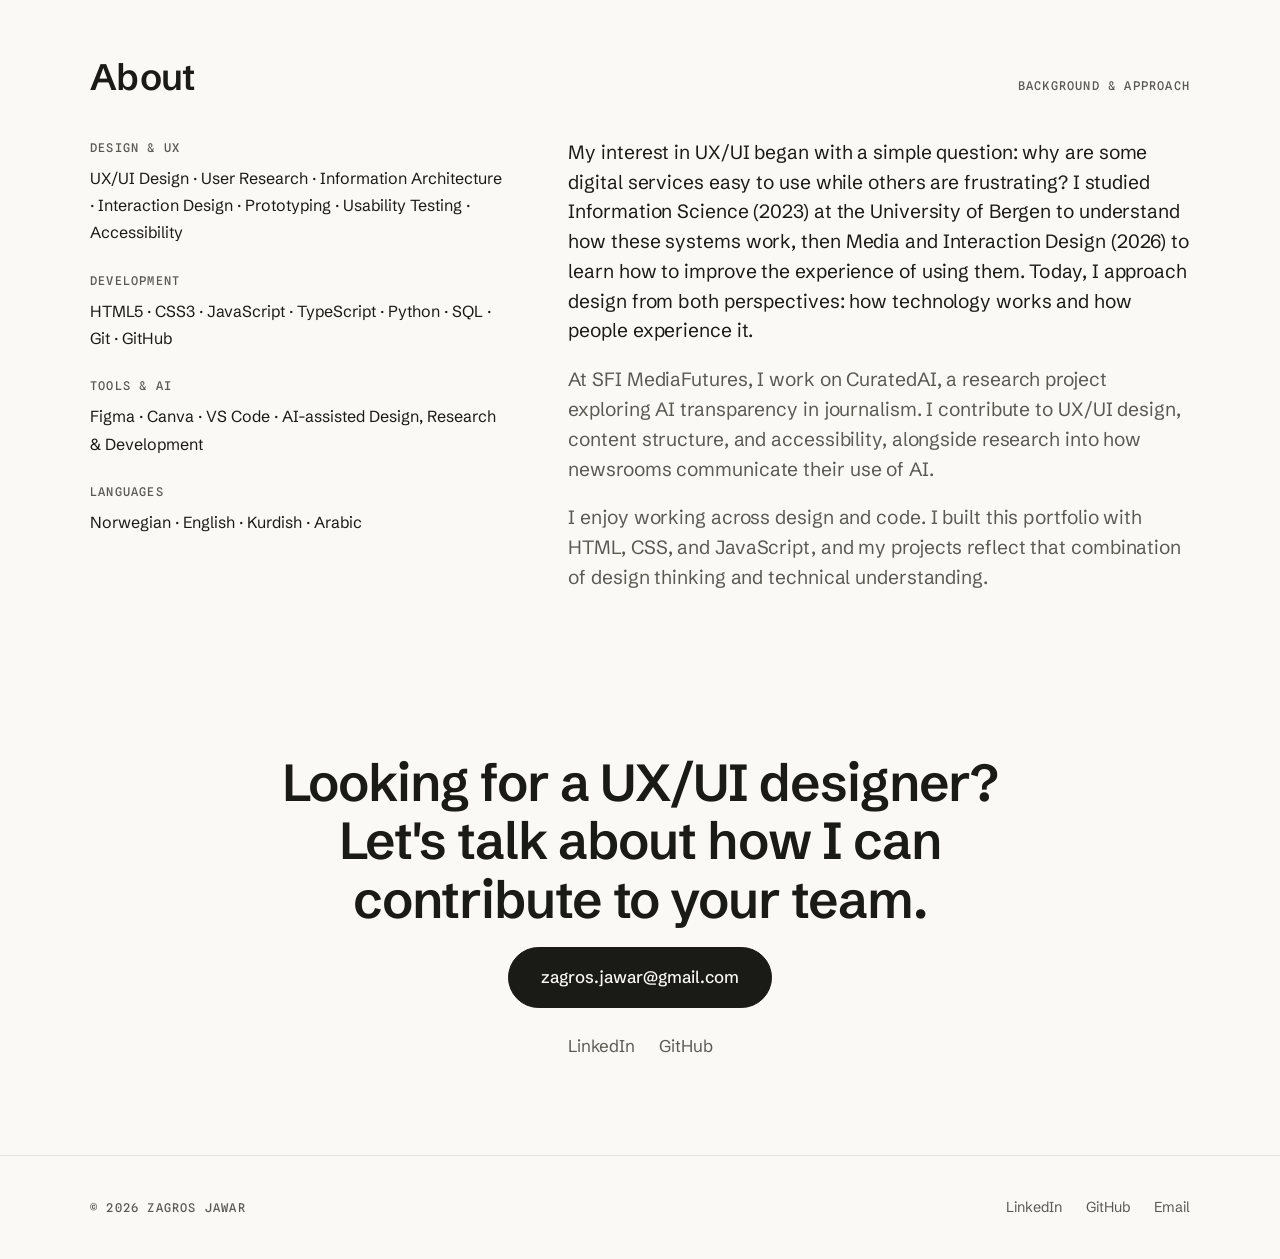
==== commit 88c9079d: "Revert contact section changes in index.html" ====
--- a/index.html
+++ b/index.html
@@ -275,8 +275,7 @@
      CONTACT + FOOTER
      ============================================================ -->
 <section class="contact wrap" id="contact">
-  <h2 class="h2 contact-heading">Looking for a UX/UI designer?</h2>
-  <p class="contact-description">I'd love to discuss how I can contribute to your team.</p>
+  <h2 class="h2 contact-heading">Looking for a UX/UI designer? Let's talk about how I can contribute to your team.</h2>
 
   <div class="contact-actions">
     <a href="mailto:zagros.jawar@gmail.com" class="btn btn-primary">zagros.jawar@gmail.com</a>
--- a/assets/css/contact.css
+++ b/assets/css/contact.css
@@ -11,9 +11,20 @@
 @media (max-width:640px){ .contact{ padding-top:80px; padding-bottom:64px; } }
 
 .contact-heading{
-  font-size:clamp(2rem, 5vw, 3.4rem);
-  max-width:18ch;
-  margin:0 auto 40px;
+  font-size:clamp(2rem, 4.5vw, 3.25rem);
+  max-width:23ch;
+  line-height:1.13;
+  margin:0 auto 18px;
+  text-wrap:balance;
+}
+
+.contact-description{
+  max-width:40ch;
+  margin:0 auto 36px;
+  font-size:clamp(1rem, 1.5vw, 1.15rem);
+  line-height:1.6;
+  color:var(--text-muted);
+  text-wrap:pretty;
 }
 
 .contact-actions{
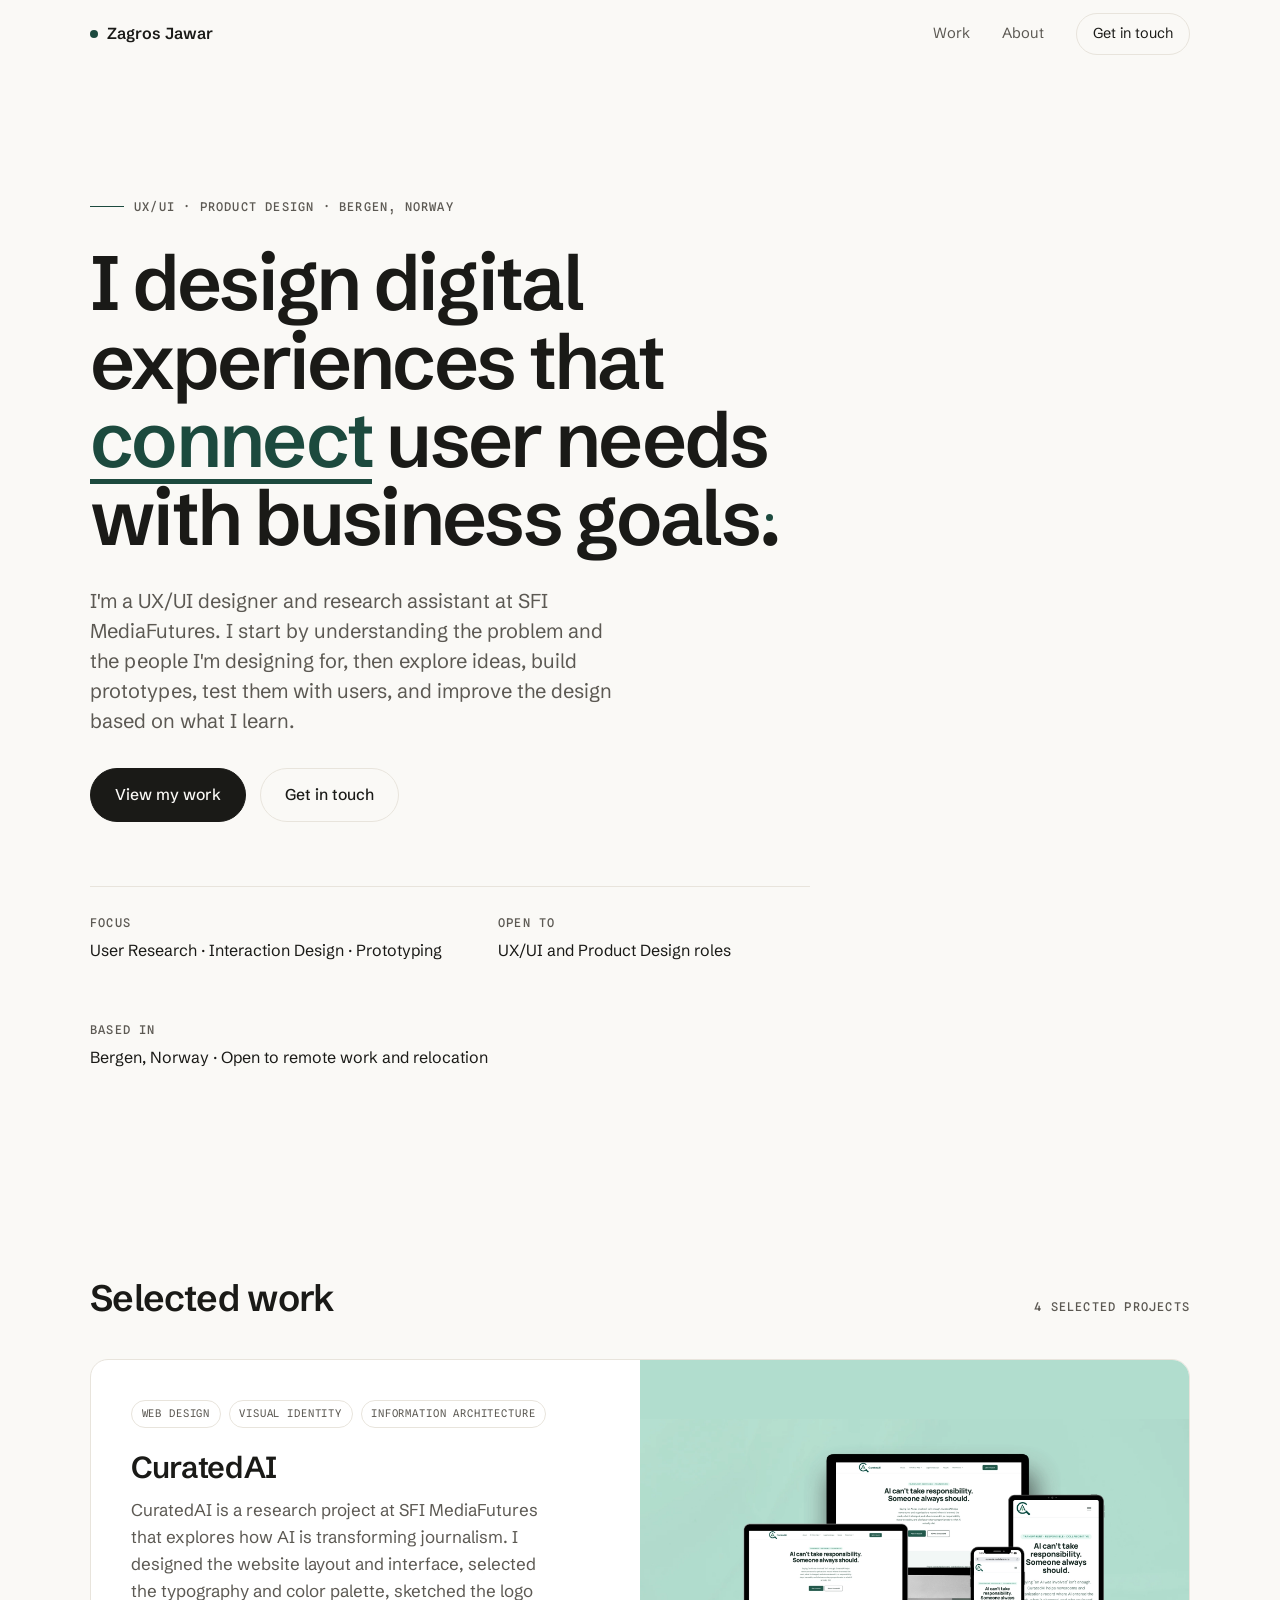
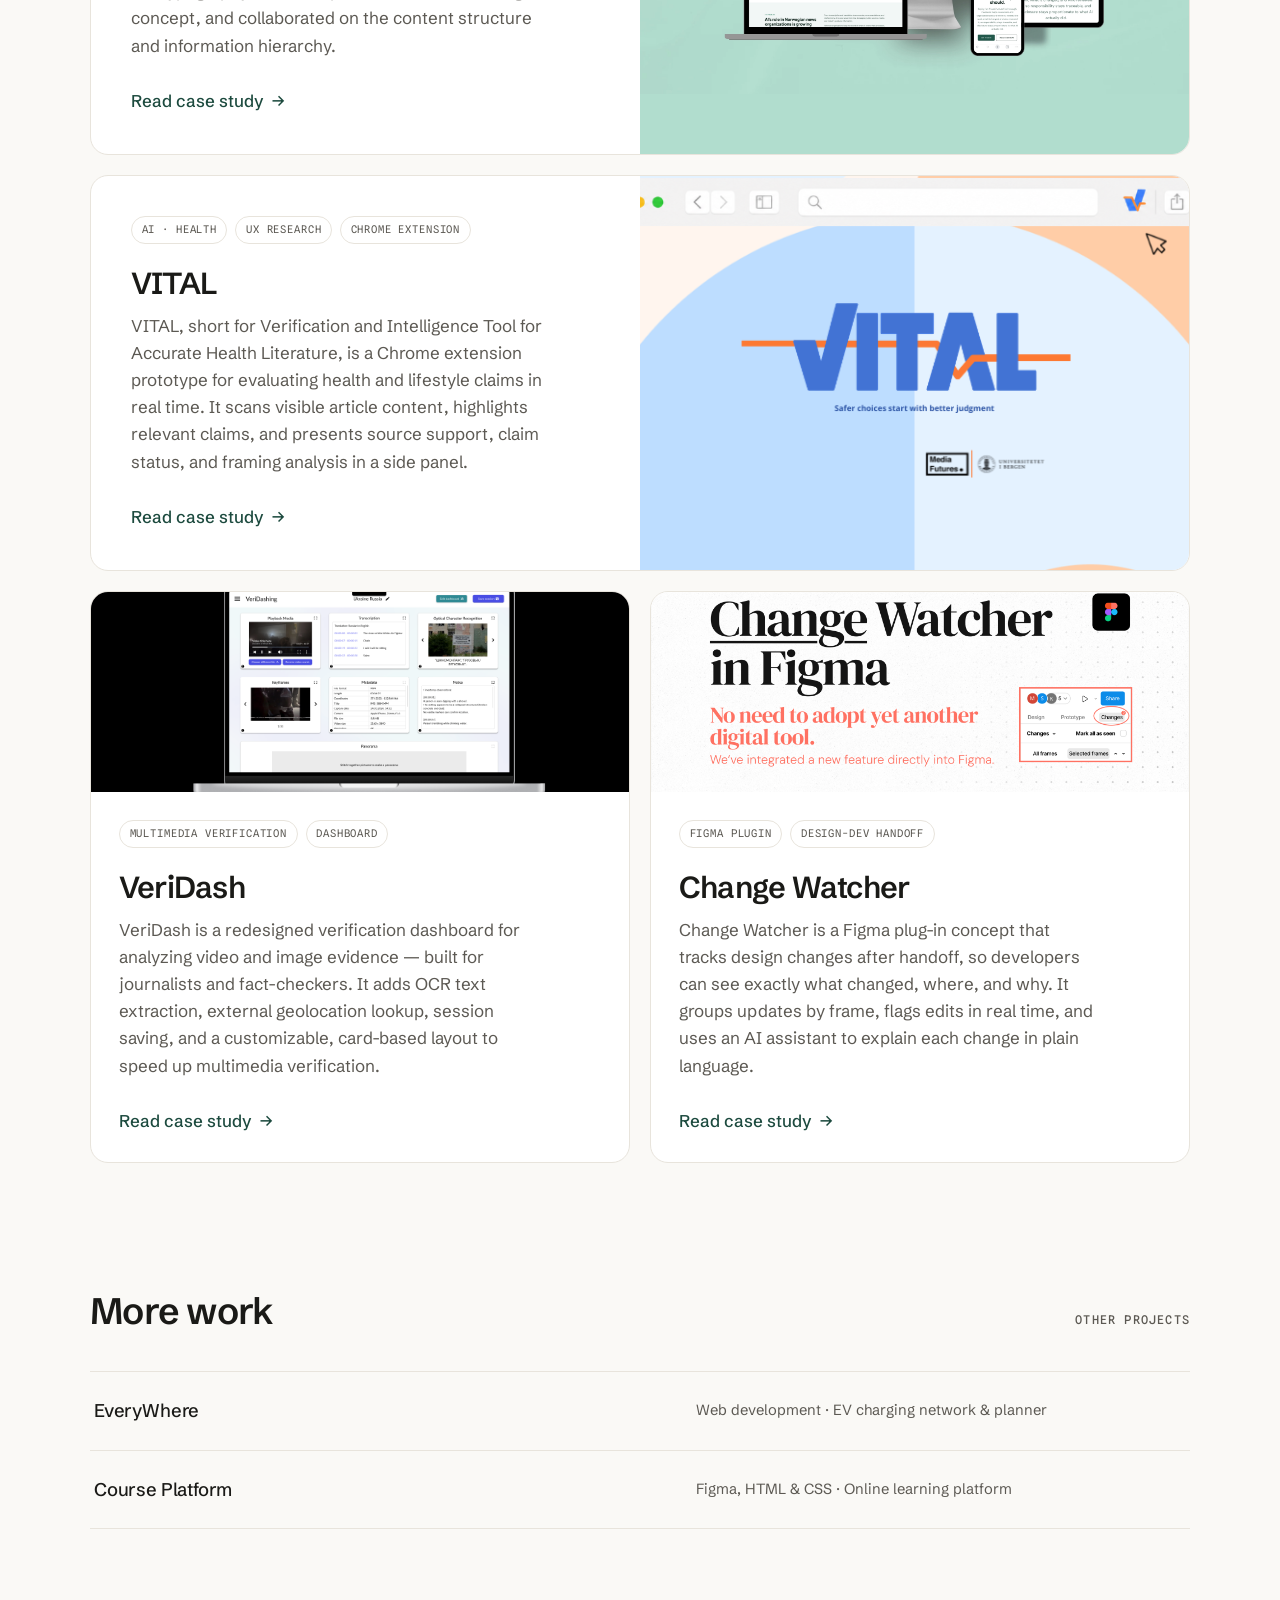
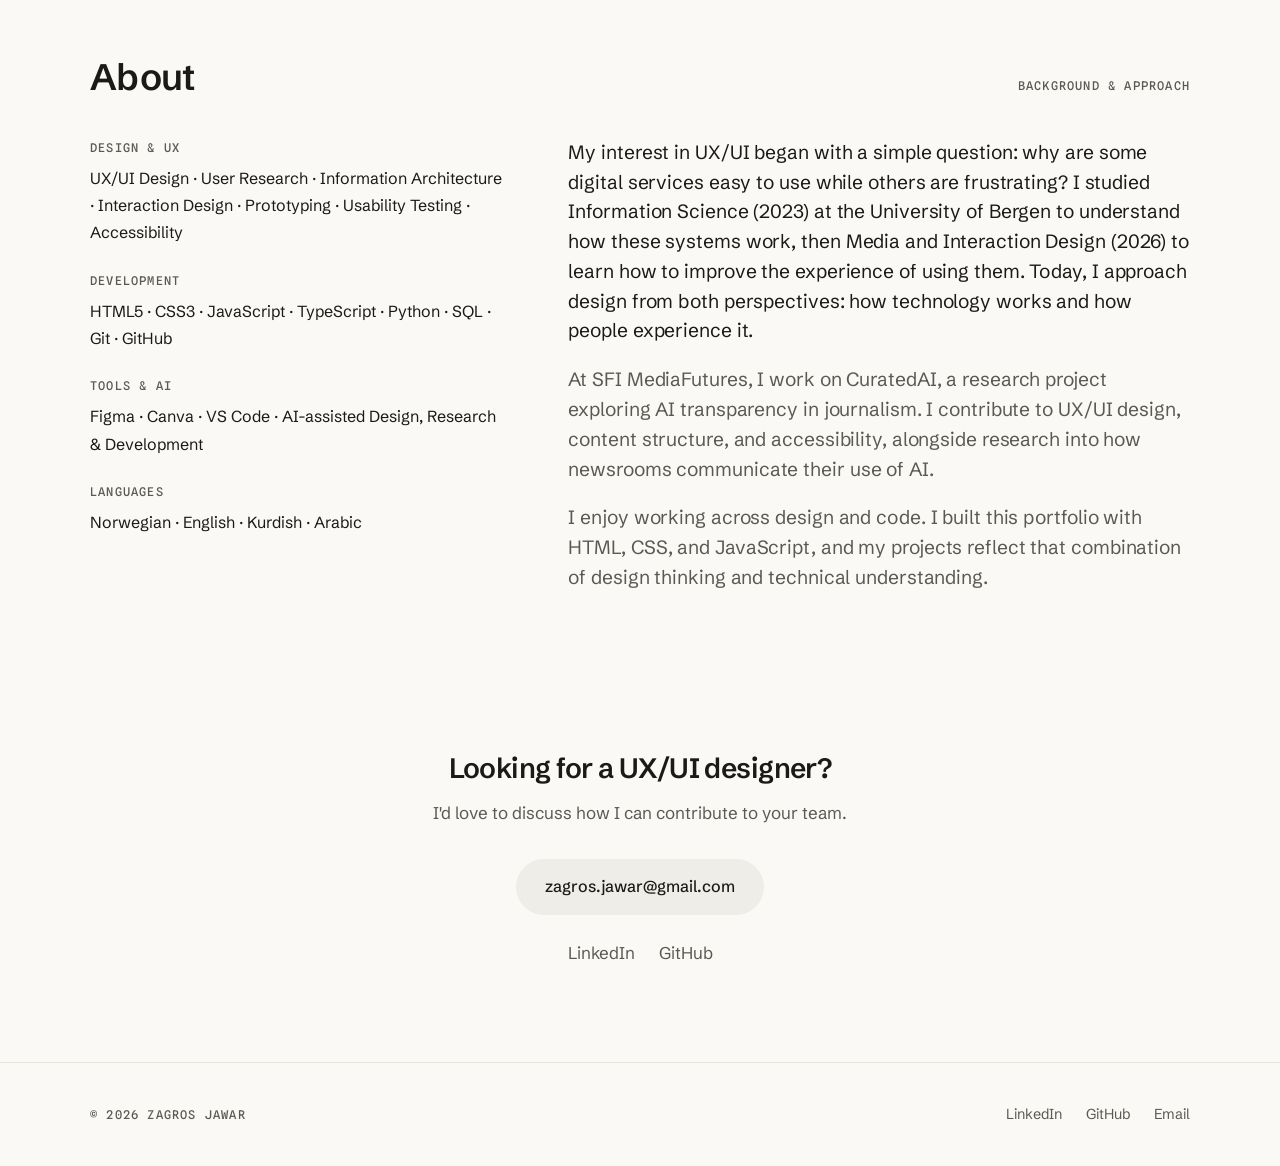
==== commit dc47cc83: "Contact section: shorter heading, supporting line, soft email pill Co-Authored-By: Claude Sonnet 5.5" ====
--- a/index.html
+++ b/index.html
@@ -275,7 +275,8 @@
      CONTACT + FOOTER
      ============================================================ -->
 <section class="contact wrap" id="contact">
-  <h2 class="h2 contact-heading">Looking for a UX/UI designer? Let's talk about how I can contribute to your team.</h2>
+  <h2 class="h2 contact-heading">Looking for a UX/UI designer?</h2>
+  <p class="contact-sub">I'd love to discuss how I can contribute to your team.</p>
 
   <div class="contact-actions">
     <a href="mailto:zagros.jawar@gmail.com" class="btn btn-primary">zagros.jawar@gmail.com</a>
--- a/assets/css/contact.css
+++ b/assets/css/contact.css
@@ -11,20 +11,14 @@
 @media (max-width:640px){ .contact{ padding-top:80px; padding-bottom:64px; } }
 
 .contact-heading{
-  font-size:clamp(2rem, 4.5vw, 3.25rem);
-  max-width:23ch;
-  line-height:1.13;
-  margin:0 auto 18px;
+  font-size:clamp(1.5rem, 3vw, 1.75rem);
+  margin:0 auto 16px;
+}
+.contact-sub{
+  color:var(--text-muted);
+  max-width:none;
   text-wrap:balance;
-}
-
-.contact-description{
-  max-width:40ch;
-  margin:0 auto 36px;
-  font-size:clamp(1rem, 1.5vw, 1.15rem);
-  line-height:1.6;
-  color:var(--text-muted);
-  text-wrap:pretty;
+  margin:0 auto 32px;
 }
 
 .contact-actions{
@@ -32,7 +26,8 @@
   gap:14px; flex-wrap:wrap;
   margin-bottom:24px;
 }
-.contact-actions .btn{ font-size:1.05rem; padding:1rem 2rem; }
+.contact-actions .btn{ font-size:1rem; padding:.9rem 1.75rem; background:#efede8; color:var(--text-ink); border-color:#efede8; }
+.contact-actions .btn:hover{ background:#e6e3dc; border-color:#e6e3dc; color:var(--text-ink); }
 
 .contact-social{
   display:flex; justify-content:center; gap:24px;
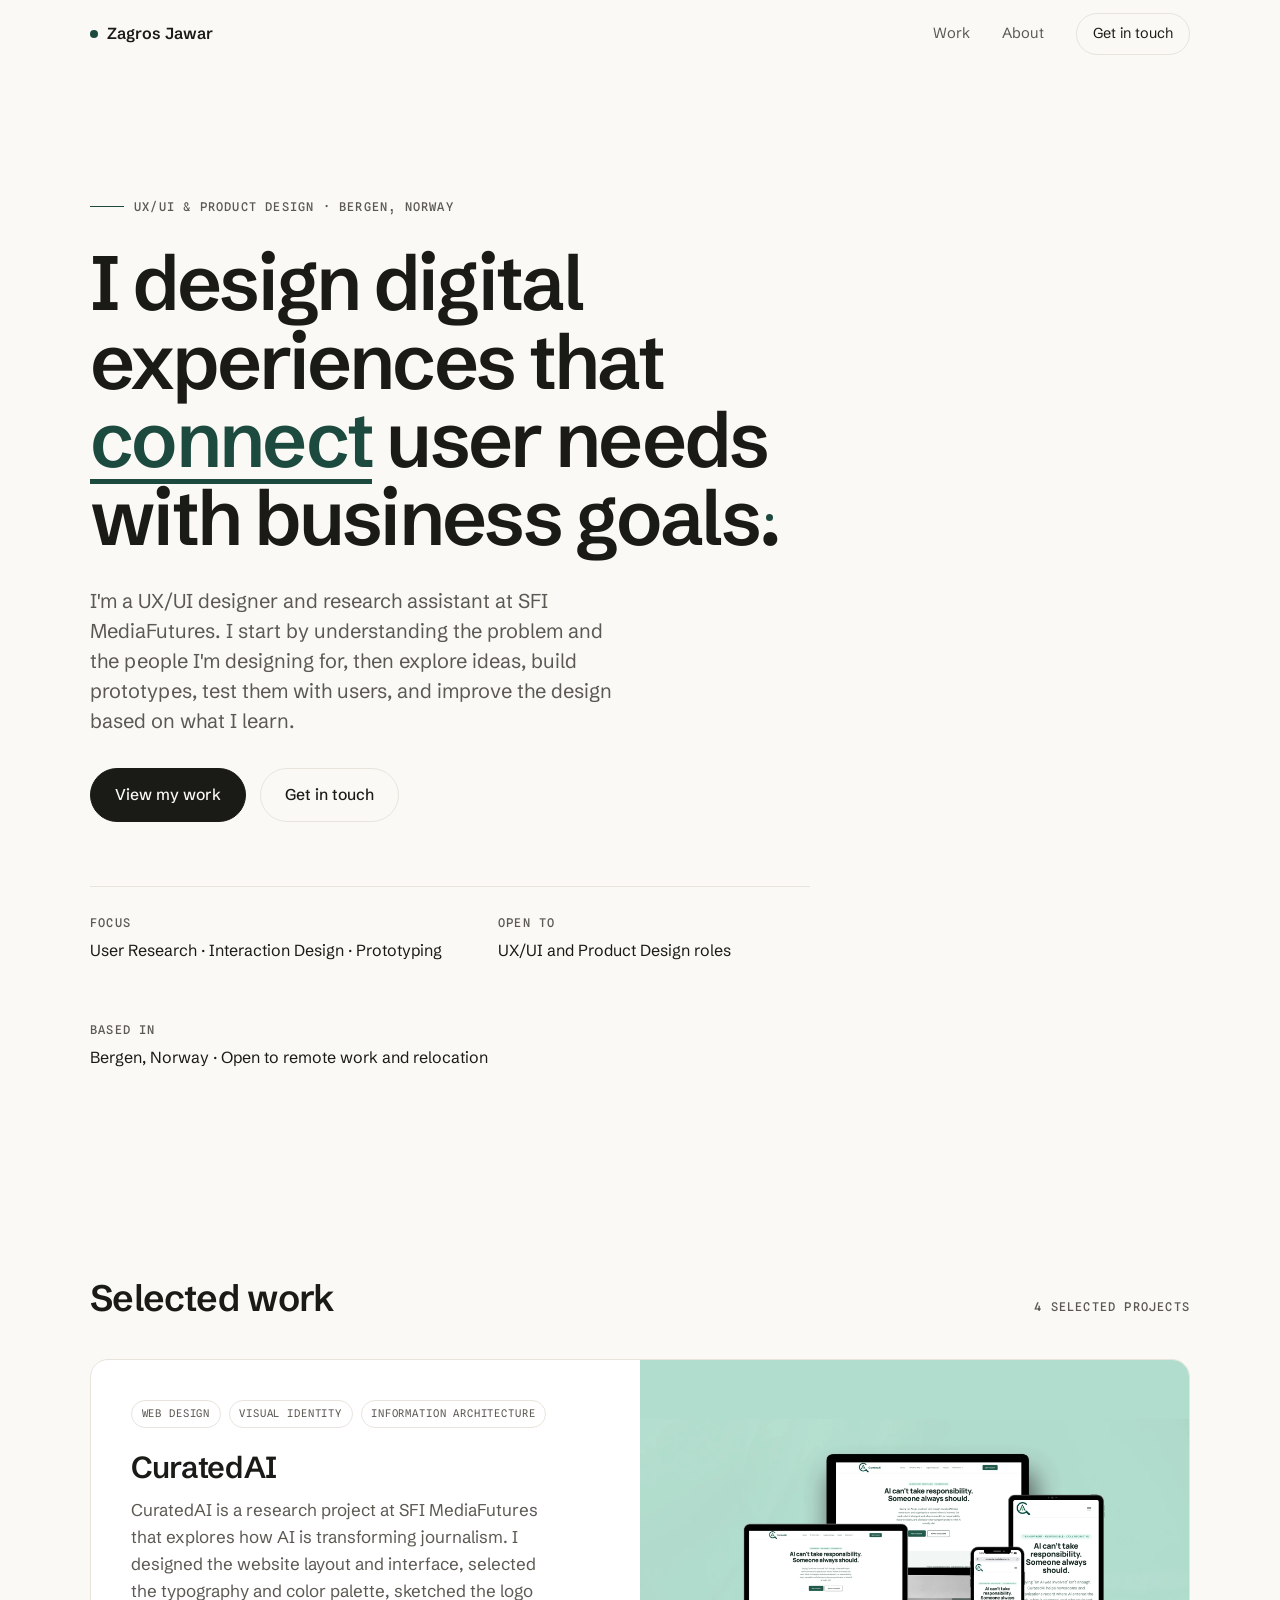
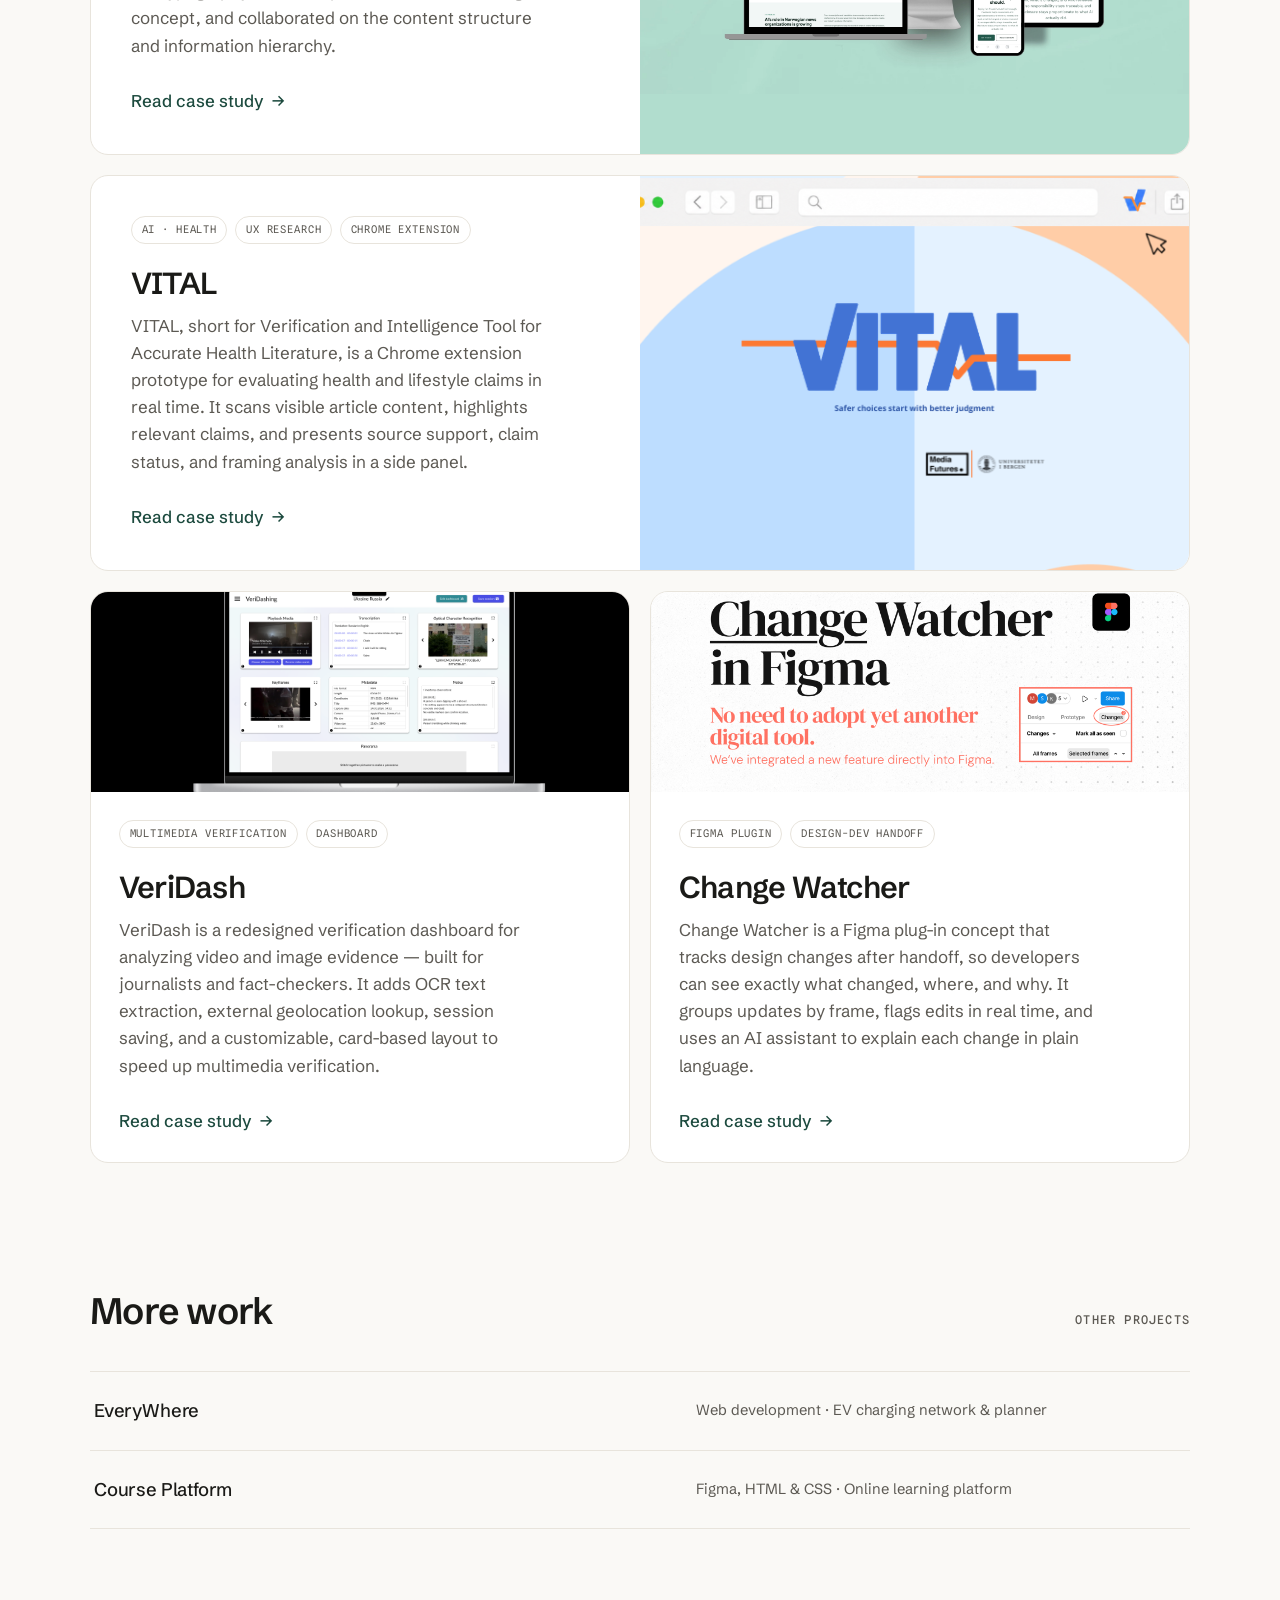
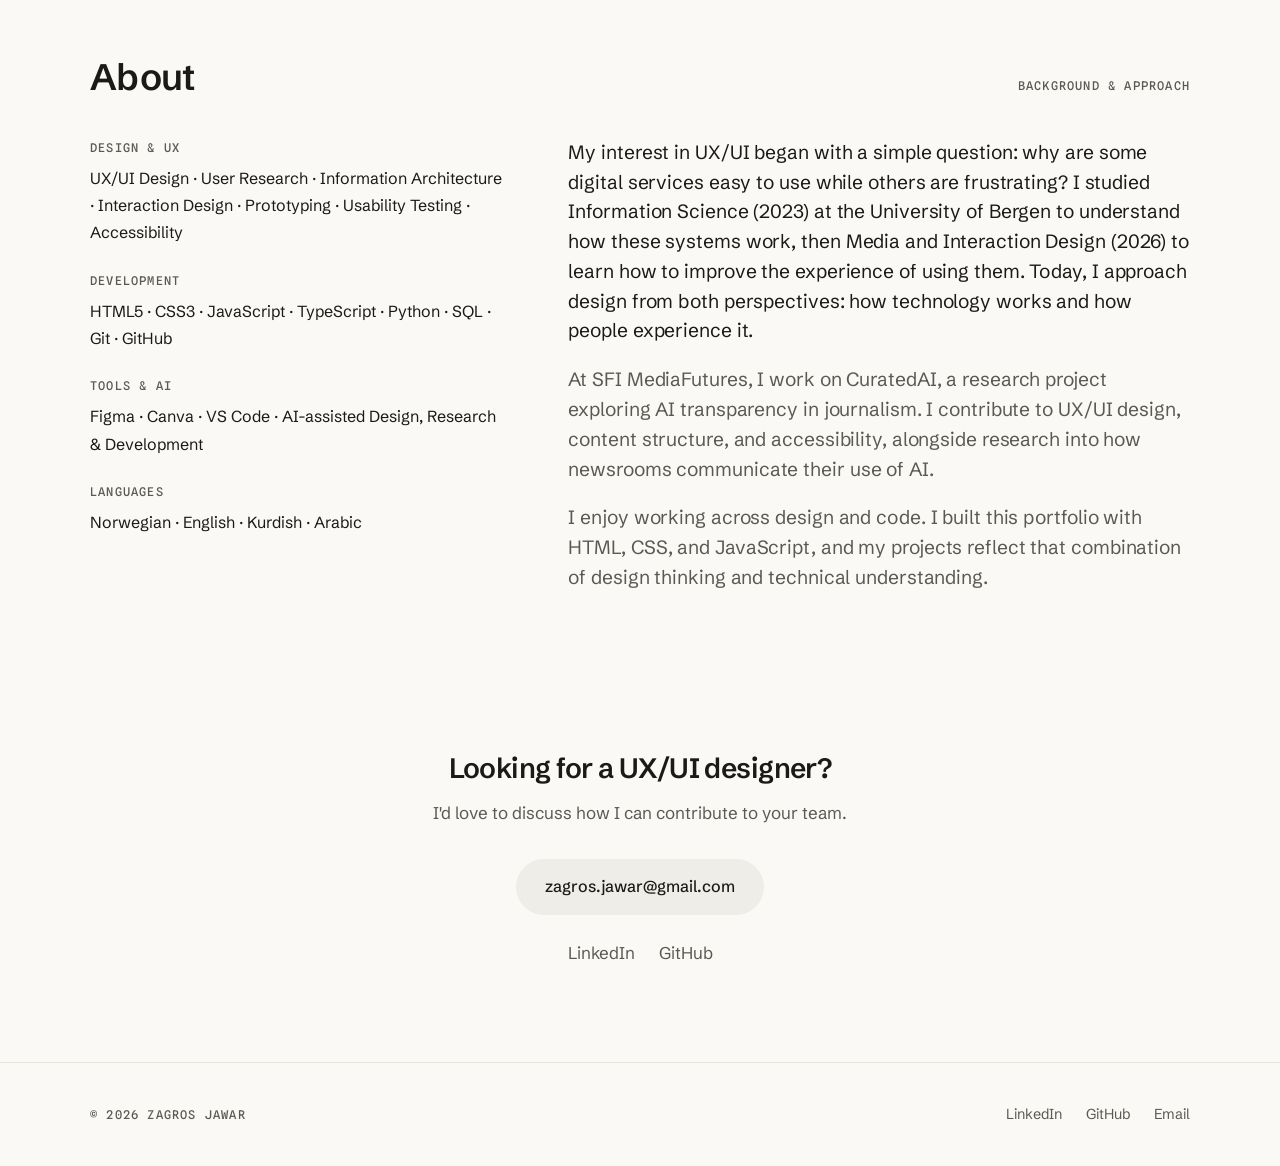
==== commit eb8397c2: "Update mono-label text to include '&' symbol" ====
--- a/index.html
+++ b/index.html
@@ -60,7 +60,7 @@
 
       <div class="hero-eyebrow">
         <span class="line"></span>
-        <span class="mono-label">UX/UI · PRODUCT DESIGN · BERGEN, NORWAY</span>
+        <span class="mono-label">UX/UI & PRODUCT DESIGN · BERGEN, NORWAY</span>
       </div>
 
      <h1 class="h1 hero-h1" id="hero-h1">
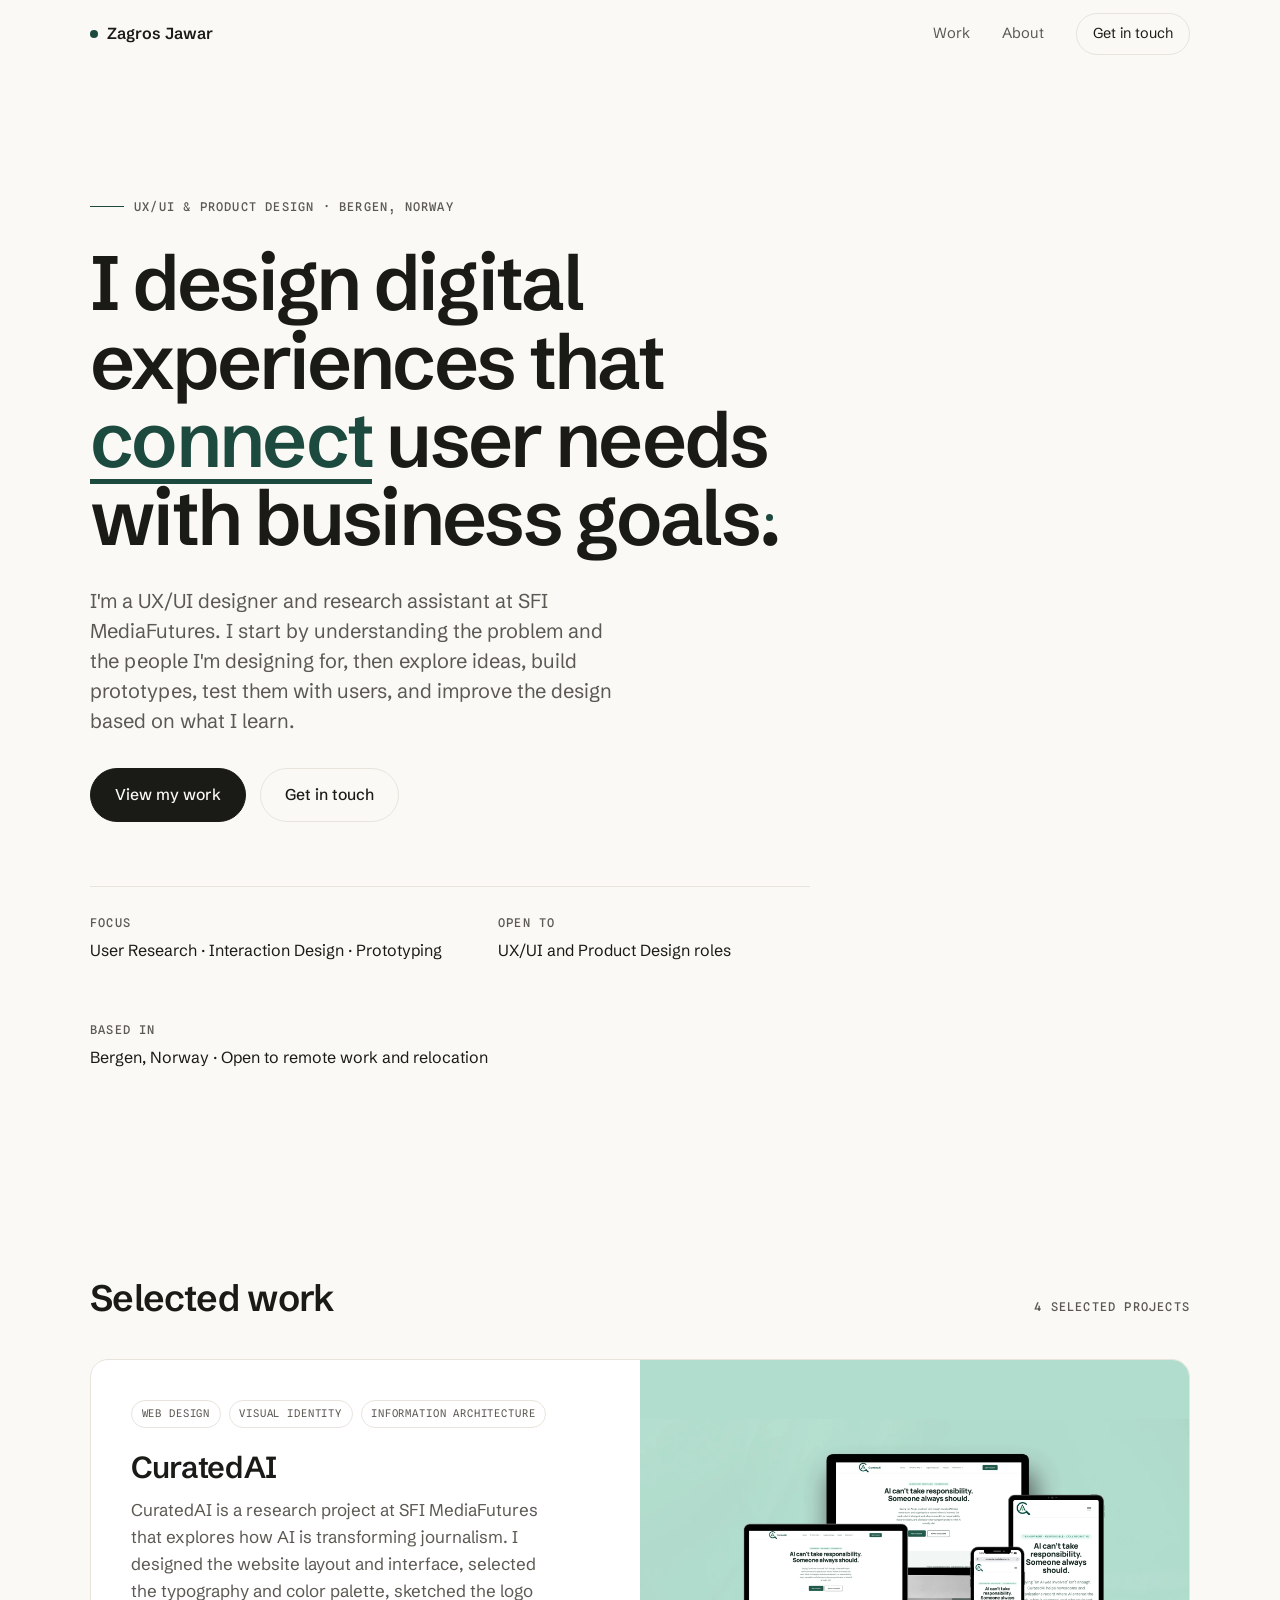
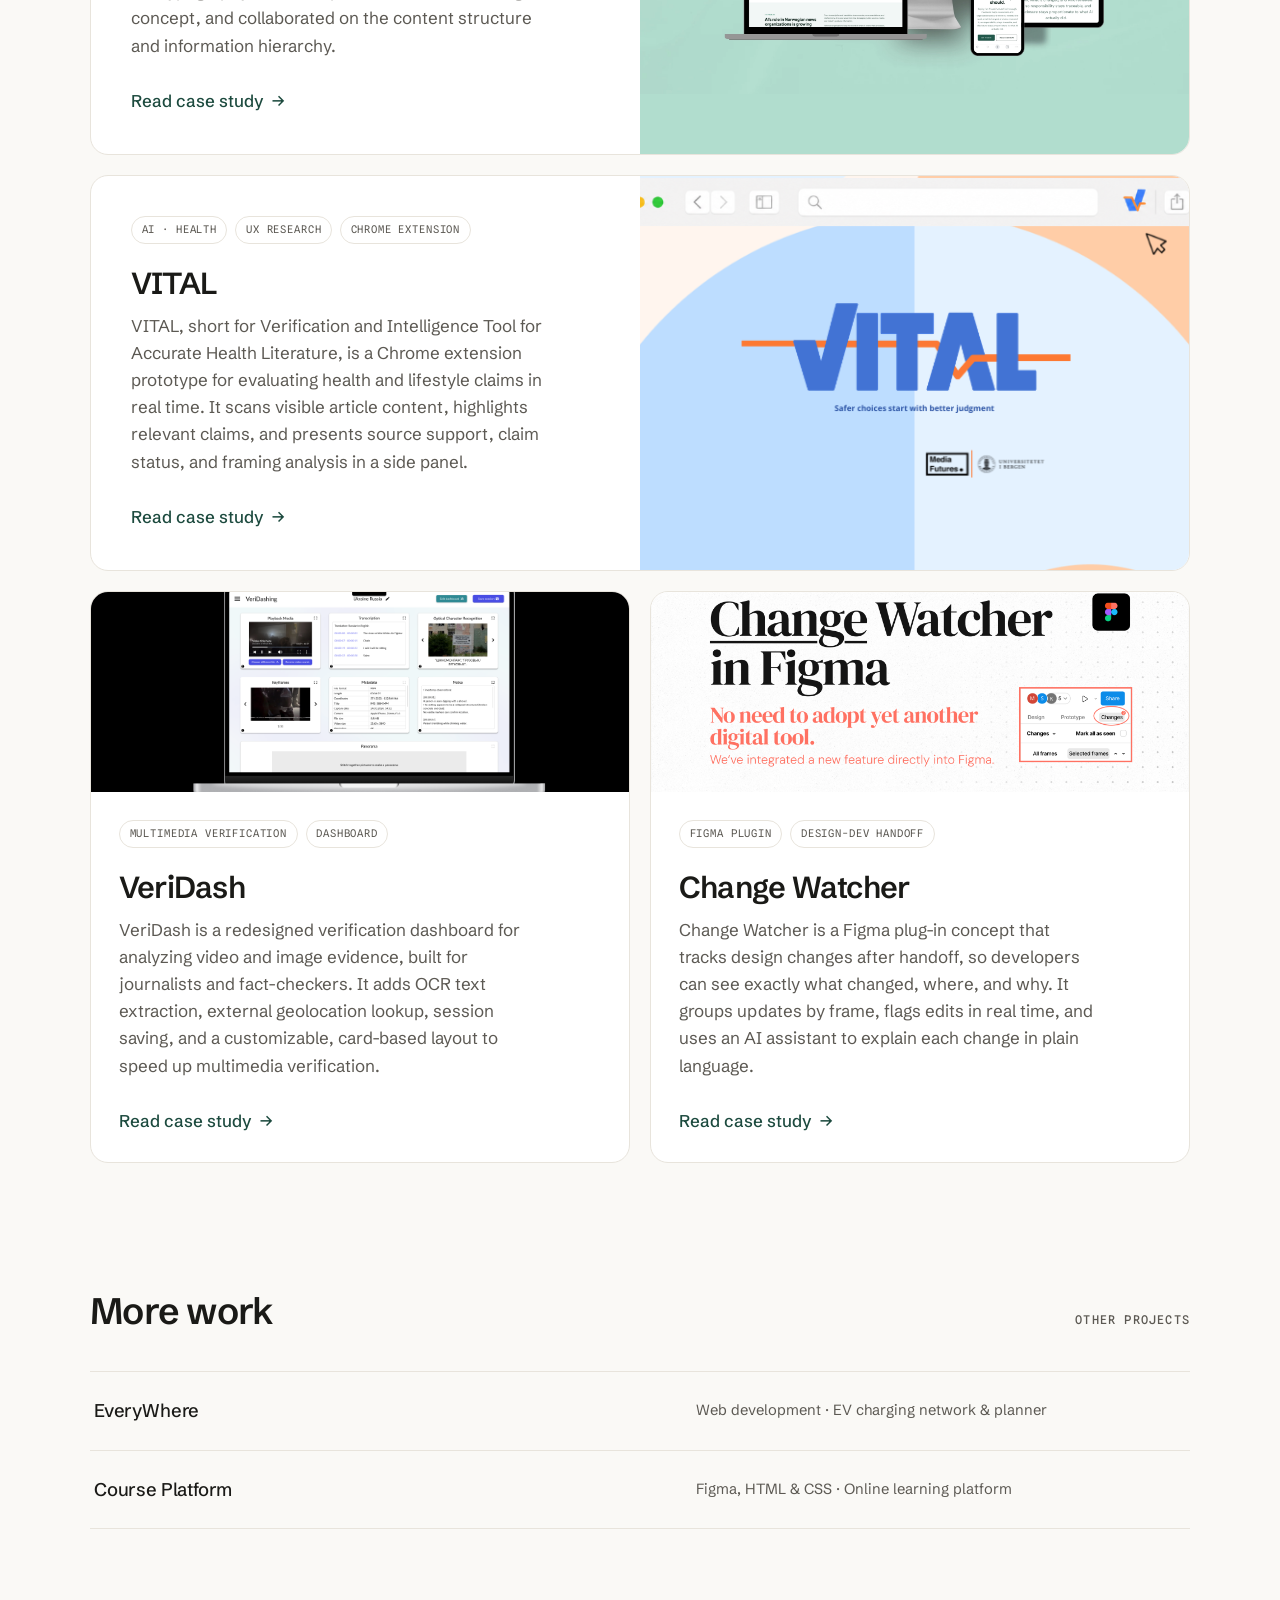
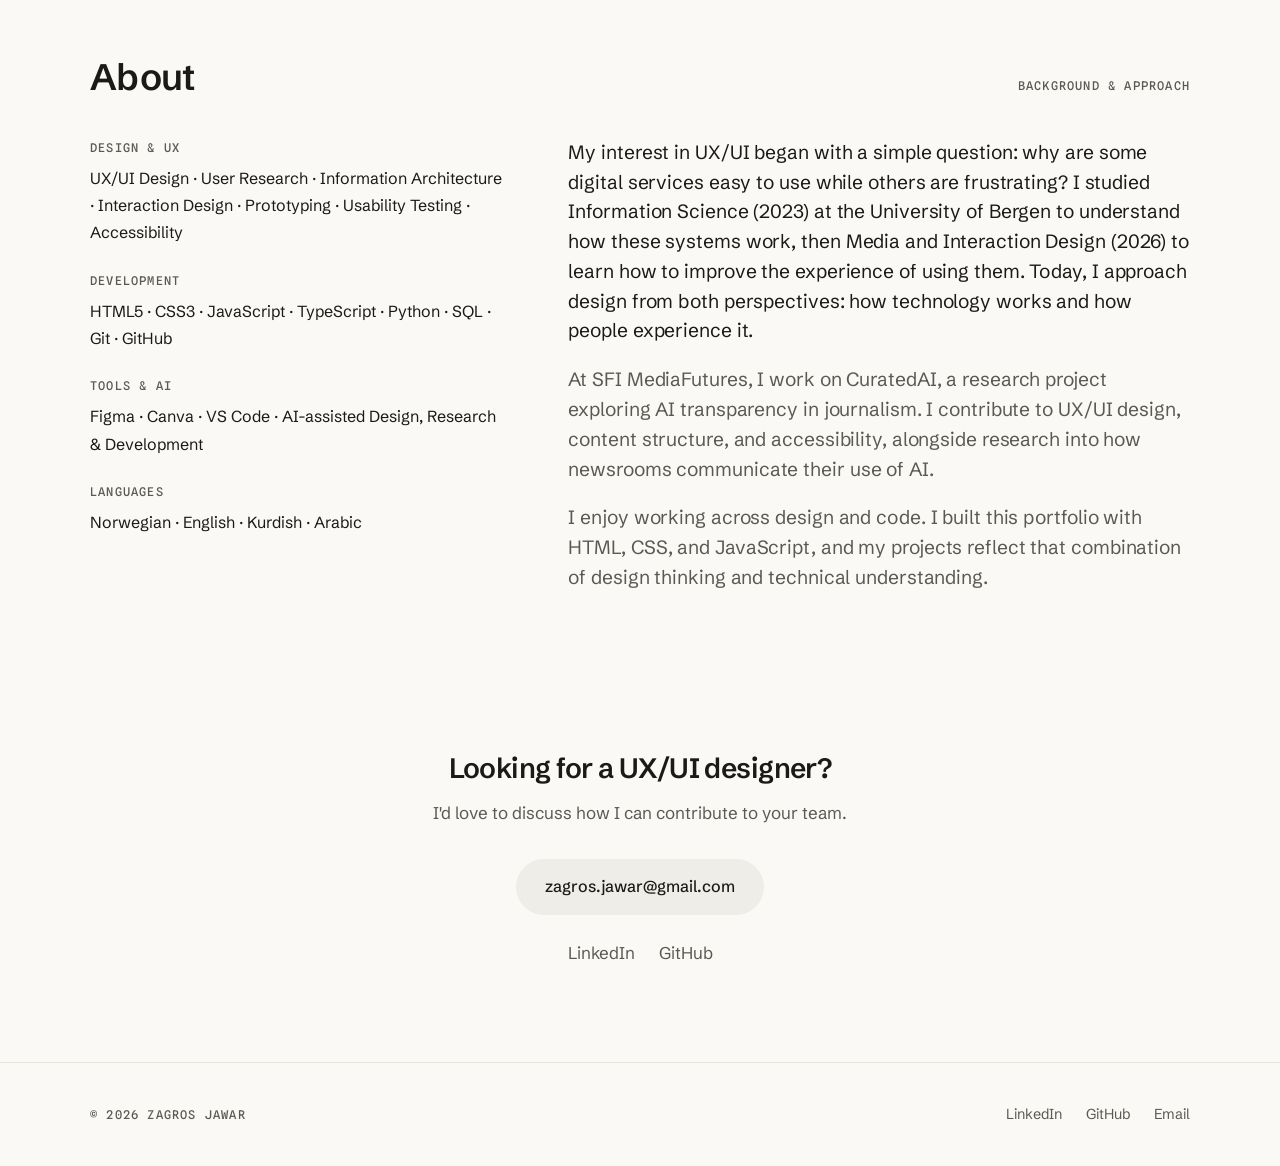
==== commit 431a5ceb: "SEO and accessibility cleanup: meta tags, JSON-LD, favicon, sitemap, robots, landmarks Co-Authored-B" ====
--- a/index.html
+++ b/index.html
@@ -3,11 +3,35 @@
 <head>
 <meta charset="utf-8" />
 <meta name="viewport" content="width=device-width, initial-scale=1" />
-<title>Zagros Jawar — UX/UI Designer &amp; Research Assistant</title>
-<meta name="description" content="Zagros Jawar — UX/UI designer and research assistant in Bergen, Norway. Work spanning AI transparency, user research, and interaction design." />
-<meta property="og:title" content="Zagros Jawar | UX/UI Designer & Developer">
-<meta property="og:description" content="UX/UI designer and research assistant at SFI MediaFutures. I combine user research, interface design, and prototyping to make complex technology clear and useful."><meta property="og:image" content="https://zagrosjawar.com/assets/img/og-preview.png">
-<meta property="og:url" content="https://zagrosjawar.com">
+<title>Zagros Jawar | UX/UI Designer in Bergen, Norway</title>
+<meta name="description" content="UX/UI designer and research assistant at SFI MediaFutures in Bergen, Norway. User research, interaction design and prototyping." />
+<link rel="canonical" href="https://zagrosjawar.com/" />
+<meta name="theme-color" content="#FAF9F6" />
+<link rel="icon" href="/assets/img/favicon.svg" type="image/svg+xml" />
+
+<meta property="og:type" content="website" />
+<meta property="og:site_name" content="Zagros Jawar" />
+<meta property="og:title" content="Zagros Jawar | UX/UI Designer in Bergen, Norway" />
+<meta property="og:description" content="UX/UI designer and research assistant at SFI MediaFutures in Bergen, Norway. User research, interaction design and prototyping." />
+<meta property="og:image" content="https://zagrosjawar.com/assets/img/og-preview.png" />
+<meta property="og:image:alt" content="Zagros Jawar, UX/UI designer in Bergen, Norway" />
+<meta property="og:url" content="https://zagrosjawar.com/" />
+<meta name="twitter:card" content="summary_large_image" />
+
+<script type="application/ld+json">
+{
+  "@context": "https://schema.org",
+  "@type": "Person",
+  "name": "Zagros Jawar",
+  "jobTitle": "UX/UI Designer",
+  "url": "https://zagrosjawar.com/",
+  "image": "https://zagrosjawar.com/assets/img/og-preview.png",
+  "address": { "@type": "PostalAddress", "addressLocality": "Bergen", "addressCountry": "NO" },
+  "worksFor": { "@type": "Organization", "name": "SFI MediaFutures" },
+  "alumniOf": { "@type": "CollegeOrUniversity", "name": "University of Bergen" },
+  "sameAs": ["https://www.linkedin.com/in/zagrosjawar/", "https://github.com/zagrosjawar"]
+}
+</script>
 
 <link rel="preconnect" href="https://fonts.googleapis.com">
 <link rel="preconnect" href="https://fonts.gstatic.com" crossorigin>
@@ -22,11 +46,12 @@
 <link rel="stylesheet" href="assets/css/contact.css">
 </head>
 <body>
+<a href="#main" class="skip-link">Skip to content</a>
 
 <!-- ============================================================
      NAV
      ============================================================ -->
-<nav class="nav" id="site-nav">
+<nav class="nav" id="site-nav" aria-label="Main">
   <div class="nav-inner">
     <a href="#home" class="brand">
       <span class="brand-dot"></span>
@@ -39,10 +64,10 @@
       <a href="#contact" class="nav-cta">Get in touch</a>
     </div>
 
-    <button class="nav-menu-btn" id="nav-menu-btn">MENU</button>
-  </div>
-
-  <div class="nav-mobile-panel">
+    <button class="nav-menu-btn" id="nav-menu-btn" aria-label="Toggle menu" aria-expanded="false" aria-controls="nav-mobile-panel">MENU</button>
+  </div>
+
+  <div class="nav-mobile-panel" id="nav-mobile-panel">
     <a href="#work" class="h3">Work</a>
     <a href="#about" class="h3">About</a>
     <a href="#contact" class="btn btn-ghost" style="width:fit-content;">Get in touch</a>
@@ -52,15 +77,16 @@
 <!-- ============================================================
      HERO
      ============================================================ -->
+<main id="main">
 <section class="hero" id="home">
-  <div class="particle-field" id="hero-field"></div>
+  <div class="particle-field" id="hero-field" aria-hidden="true"></div>
 
   <div class="wrap">
     <div class="hero-container">
 
       <div class="hero-eyebrow">
         <span class="line"></span>
-        <span class="mono-label">UX/UI & PRODUCT DESIGN · BERGEN, NORWAY</span>
+        <span class="mono-label">UX/UI &amp; PRODUCT DESIGN · BERGEN, NORWAY</span>
       </div>
 
      <h1 class="h1 hero-h1" id="hero-h1">
@@ -84,7 +110,7 @@
         </div>
         <div class="hero-meta-item">
           <span class="mono-label">OPEN TO</span>
-          <span class="v"><a href="https://www4.uib.no/finn-ansatte/zagros-jawar.jawar">UX/UI and Product Design roles</a></span>
+          <span class="v">UX/UI and Product Design roles</span>
         </div>
         <div class="hero-meta-item">
           <span class="mono-label">BASED IN</span>
@@ -150,7 +176,7 @@
           </div>
           <h3 class="h3 case-title">VeriDash</h3>
           <p class="case-desc">
-            VeriDash is a redesigned verification dashboard for analyzing video and image evidence — built for journalists and fact-checkers. It adds OCR text extraction, external geolocation lookup, session saving, and a customizable, card-based layout to speed up multimedia verification.
+            VeriDash is a redesigned verification dashboard for analyzing video and image evidence, built for journalists and fact-checkers. It adds OCR text extraction, external geolocation lookup, session saving, and a customizable, card-based layout to speed up multimedia verification.
           </p>
           <span class="case-link">Read case study <span class="arrow">→</span></span>
         </div>
@@ -218,7 +244,7 @@
 
      <div class="about-skills">
        <div class="skill-group">
-         <span class="mono-label">DESIGN & UX</span>
+         <span class="mono-label">DESIGN &amp; UX</span>
          <p>UX/UI Design · User Research · Information Architecture · Interaction Design · Prototyping · Usability Testing · Accessibility</p>
        </div>
      
@@ -228,7 +254,7 @@
        </div>
      
        <div class="skill-group">
-         <span class="mono-label">TOOLS & AI</span>
+         <span class="mono-label">TOOLS &amp; AI</span>
          <p>Figma · Canva · VS Code · AI-assisted Design, Research & Development</p>
        </div>
      
@@ -287,6 +313,7 @@
     <a href="https://github.com/zagrosjawar" target="_blank" rel="noopener">GitHub</a>
   </div>
 </section>
+</main>
 
 <footer>
   <div class="wrap foot-inner">
--- a/assets/css/tokens.css
+++ b/assets/css/tokens.css
@@ -163,4 +163,11 @@
   border:1px solid var(--border-hairline);
   padding:.28rem .6rem;
   border-radius:999px;
-}+}
+/* Skip link: visible only on keyboard focus */
+.skip-link{
+  position:absolute; left:16px; top:-48px; z-index:200;
+  background:var(--text-ink); color:var(--bg-base);
+  padding:10px 16px; border-radius:8px; transition:top .2s ease;
+}
+.skip-link:focus{ top:12px; }
